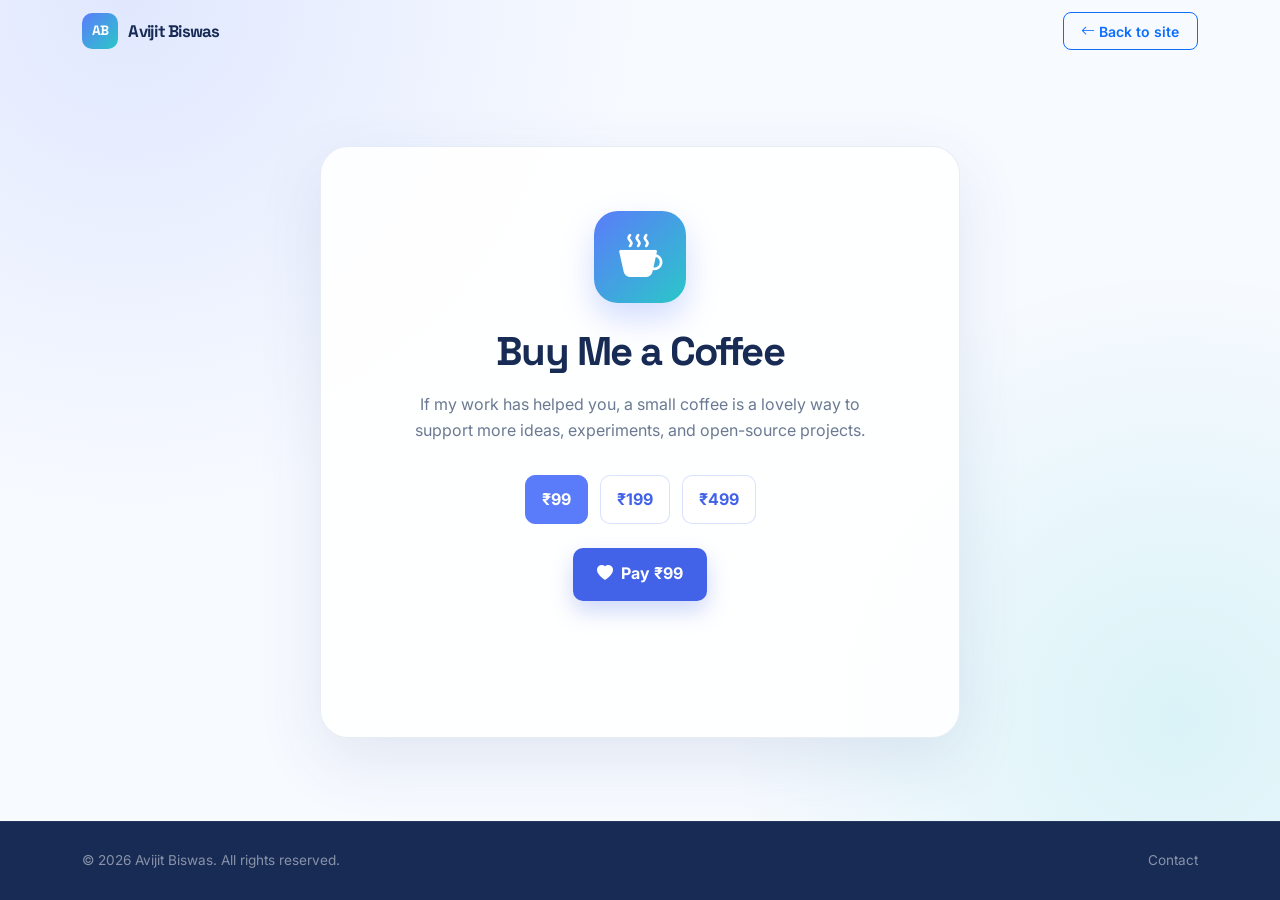
==== buy_a_coffy.html @ 13b5fb53 "new update" ====
<!doctype html>
<html lang="en">
  <head>
    <meta charset="utf-8">
    <meta name="viewport" content="width=device-width, initial-scale=1">
    <meta name="description" content="Support Avijit Biswas with a coffee.">
    <title>Buy Me a Coffee | Avijit Biswas</title>
    <link rel="preconnect" href="https://fonts.googleapis.com">
    <link rel="preconnect" href="https://fonts.gstatic.com" crossorigin>
    <link href="https://fonts.googleapis.com/css2?family=Inter:wght@400;500;600;700;800&family=Space+Grotesk:wght@400;500;600;700&display=swap" rel="stylesheet">
    <link href="https://cdn.jsdelivr.net/npm/bootstrap@5.3.7/dist/css/bootstrap.min.css" rel="stylesheet">
    <link href="https://cdn.jsdelivr.net/npm/bootstrap-icons@1.11.3/font/bootstrap-icons.min.css" rel="stylesheet">
    <link rel="stylesheet" href="style.css">
    <style>
      .coffee-page { min-height: 100vh; display: flex; flex-direction: column; background: radial-gradient(circle at 10% 0%, rgba(91,124,250,.14), transparent 32rem), radial-gradient(circle at 92% 80%, rgba(42,199,201,.14), transparent 28rem), #f7faff; }
      .coffee-main { flex: 1; display: grid; place-items: center; padding: 4rem 1rem; }
      .coffee-card { width: min(100%, 640px); padding: clamp(2rem, 6vw, 4rem); text-align: center; background: rgba(255,255,255,.88); border: 1px solid rgba(111,137,190,.16); border-radius: 28px; box-shadow: 0 22px 64px rgba(67,92,151,.12); }
      .coffee-icon { width: 92px; height: 92px; display: grid; place-items: center; margin: 0 auto 1.6rem; border-radius: 24px; color: #fff; font-size: 2.7rem; background: linear-gradient(135deg, #5b7cfa, #2ac7c9); box-shadow: 0 15px 32px rgba(91,124,250,.27); }
      .coffee-card h1 { color: #182b55; font-family: 'Space Grotesk', sans-serif; font-weight: 700; letter-spacing: -.04em; }
      .coffee-card p { max-width: 470px; margin: 1rem auto 2rem; color: #6b7a92; }
      .amounts { display: flex; justify-content: center; gap: .75rem; flex-wrap: wrap; margin-bottom: 1.5rem; }
      .amount { border: 1px solid rgba(91,124,250,.22); color: #4263e8; background: #fff; border-radius: 10px; padding: .65rem 1rem; font-weight: 700; cursor: pointer; }
      .amount:hover, .amount.active { color: #fff; background: #5b7cfa; border-color: #5b7cfa; }
      .pay-button { display: inline-flex; align-items: center; gap: .55rem; padding: .85rem 1.5rem; border: 0; border-radius: 10px; color: #fff; background: #4263e8; font-weight: 700; box-shadow: 0 10px 22px rgba(66,99,232,.25); cursor: pointer; }
      .pay-button:hover { background: #3655d2; transform: translateY(-1px); }
      .payment-note { min-height: 1.5rem; margin: 1.25rem 0 0; font-size: .9rem; color: #6b7a92; }
    </style>
  </head>
  <body class="coffee-page">
    <header class="site-header">
      <div class="container-lg">
        <nav class="navbar px-0">
          <a class="navbar-brand" href="index.html#home"><span class="brand-mark">AB</span><span class="brand-text">Avijit Biswas</span></a>
          <a href="index.html" class="btn btn-outline-primary btn-sm nav-cta"><i class="bi bi-arrow-left me-1"></i>Back to site</a>
        </nav>
      </div>
    </header>
    <main class="coffee-main">
      <section class="coffee-card" aria-labelledby="coffee-title">
        <div class="coffee-icon" aria-hidden="true"><i class="bi bi-cup-hot-fill"></i></div>
        <h1 id="coffee-title">Buy Me a Coffee</h1>
        <p>If my work has helped you, a small coffee is a lovely way to support more ideas, experiments, and open-source projects.</p>
        <div class="amounts" aria-label="Choose a contribution amount">
          <button class="amount active" type="button" data-amount="₹99">₹99</button>
          <button class="amount" type="button" data-amount="₹199">₹199</button>
          <button class="amount" type="button" data-amount="₹499">₹499</button>
        </div>
        <button class="pay-button" id="payButton" type="button"><i class="bi bi-heart-fill"></i>Pay ₹99</button>
        <p class="payment-note" id="paymentNote" aria-live="polite"></p>
      </section>
    </main>
    <footer class="footer">
      <div class="container-lg"><div class="footer-inner"><p>&copy; 2026 Avijit Biswas. All rights reserved.</p><div class="footer-links"><a href="index.html#contact">Contact</a></div></div></div>
    </footer>
    <script>
      const amounts = document.querySelectorAll('.amount');
      const payButton = document.getElementById('payButton');
      const paymentNote = document.getElementById('paymentNote');
      let selectedAmount = '₹99';
      amounts.forEach(button => button.addEventListener('click', () => {
        amounts.forEach(item => item.classList.remove('active'));
        button.classList.add('active');
        selectedAmount = button.dataset.amount;
        payButton.innerHTML = '<i class="bi bi-heart-fill"></i>Pay ' + selectedAmount;
        paymentNote.textContent = '';
      }));
      payButton.addEventListener('click', () => {
        paymentNote.textContent = 'Thank you! A payment provider link can be added here when it is ready.';
      });
    </script>
  </body>
</html>
---- style.css ----
/* ===== Variables ===== */
:root {
  --font-display: 'Space Grotesk', 'Inter', system-ui, sans-serif;
  --bg: #ffffff;
  --bg-alt: #f7faff;
  --surface: #ffffff;
  --text: #24324a;
  --text-muted: #6b7a92;
  --primary: #5b7cfa;
  --primary-dark: #4263e8;
  --primary-light: #9ab0ff;
  --accent: #2ac7c9;
  --dark: #182b55;
  --dark-mid: #29477c;
  --border: rgba(111, 137, 190, 0.14);
  --shadow: 0 6px 28px rgba(67, 92, 151, 0.06);
  --shadow-lg: 0 22px 64px rgba(67, 92, 151, 0.1);
  --radius: 16px;
  --radius-lg: 24px;
}

/* ===== Reset & Base ===== */
* {
  margin: 0;
  padding: 0;
  box-sizing: border-box;
}

html {
  scroll-behavior: smooth;
}

body {
  font-family: 'Inter', system-ui, -apple-system, BlinkMacSystemFont, 'Segoe UI', sans-serif;
  color: var(--text);
  background:
    radial-gradient(circle at 0% 18%, rgba(91, 124, 250, 0.08), transparent 27rem),
    radial-gradient(circle at 100% 42%, rgba(42, 199, 201, 0.07), transparent 30rem),
    var(--bg);
  line-height: 1.6;
  -webkit-font-smoothing: antialiased;
}

img {
  max-width: 100%;
  display: block;
}

a {
  text-decoration: none;
}

/* ===== Header ===== */
.site-header {
  background: transparent;
  border-bottom: 0;
  z-index: 1030;
  transition: color 0.25s ease;
}

.navbar-brand {
  display: flex;
  align-items: center;
  gap: 0.65rem;
  color: var(--dark) !important;
  font-weight: 700;
  font-family: var(--font-display);
  letter-spacing: -0.04em;
  transition: color 0.25s ease, transform 0.25s ease;
}

.navbar-brand:hover {
  transform: translateY(-1px);
}

.brand-mark {
  display: inline-flex;
  align-items: center;
  justify-content: center;
  width: 36px;
  height: 36px;
  background: linear-gradient(135deg, var(--primary), var(--accent));
  border-radius: 10px;
  font-size: 0.85rem;
  font-weight: 800;
  color: white;
}

.brand-text {
  font-size: 1.05rem;
  letter-spacing: -0.045em;
}

.navbar .nav-link {
  color: rgba(24, 43, 85, 0.7);
  font-family: var(--font-display);
  font-weight: 500;
  font-size: 0.78rem;
  letter-spacing: 0.06em;
  text-transform: uppercase;
  padding: 0.5rem 0.85rem !important;
  position: relative;
  transition: color 0.2s ease;
}

.navbar .nav-link::after {
  position: absolute;
  right: 0.85rem;
  bottom: 0.25rem;
  left: 0.85rem;
  height: 2px;
  background: linear-gradient(90deg, var(--primary), var(--accent));
  border-radius: 999px;
  content: '';
  opacity: 0;
  transform: scaleX(0.4);
  transition: opacity 0.2s ease, transform 0.2s ease;
}

.navbar .nav-link:hover,
.navbar .nav-link.active {
  color: var(--primary-dark);
}

.navbar .nav-link:hover::after,
.navbar .nav-link.active::after {
  opacity: 1;
  transform: scaleX(1);
}

/* The header remains transparent; its text shifts for contrast over light sections. */
.site-header.is-scrolled .navbar-brand {
  color: var(--dark) !important;
}

.site-header.is-scrolled .navbar .nav-link {
  color: rgba(15, 23, 42, 0.68);
}

.site-header.is-scrolled .navbar .nav-link:hover,
.site-header.is-scrolled .navbar .nav-link.active {
  color: var(--primary-dark);
}

.site-header.is-scrolled .navbar-toggler {
  border-color: rgba(15, 23, 42, 0.18);
}

.site-header.is-scrolled .navbar-toggler-icon {
  filter: none;
}

.nav-cta {
  border-radius: 8px;
  font-weight: 600;
  padding: 0.45rem 1.1rem !important;
}

.navbar-toggler {
  border-color: rgba(15, 23, 42, 0.18);
}

.navbar-toggler-icon {
  filter: none;
}

/* ===== Hero ===== */
.hero {
  position: relative;
  padding: 7rem 0 5rem;
  background: #f3f7ff;
  color: var(--text);
  overflow: hidden;
}

.hero-bg {
  position: absolute;
  inset: 0;
  background:
    radial-gradient(ellipse 80% 60% at 20% 50%, rgba(113, 142, 255, 0.2), transparent),
    radial-gradient(ellipse 60% 50% at 80% 20%, rgba(68, 213, 211, 0.14), transparent),
    radial-gradient(ellipse 50% 40% at 60% 80%, rgba(167, 139, 250, 0.12), transparent),
    linear-gradient(135deg, #ffffff 0%, #f1f6ff 52%, #edf9fa 100%);
}

.hero-badge {
  display: inline-flex;
  align-items: center;
  gap: 0.5rem;
  background: rgba(59, 130, 246, 0.12);
  border: 1px solid rgba(59, 130, 246, 0.25);
  color: var(--primary-dark);
  font-size: 0.82rem;
  font-weight: 600;
  padding: 0.4rem 1rem;
  border-radius: 999px;
  margin-bottom: 1.5rem;
}

.pulse-dot {
  width: 8px;
  height: 8px;
  background: #22c55e;
  border-radius: 50%;
  animation: pulse 2s infinite;
}

@keyframes pulse {
  0%, 100% { opacity: 1; transform: scale(1); }
  50% { opacity: 0.6; transform: scale(1.3); }
}

.hero-title {
  font-family: var(--font-display);
  font-size: clamp(2.8rem, 5vw, 4rem);
  font-weight: 700;
  line-height: 1.02;
  letter-spacing: -0.055em;
  margin-bottom: 0.5rem;
  background: linear-gradient(135deg, #182b55 0%, #4263e8 100%);
  -webkit-background-clip: text;
  -webkit-text-fill-color: transparent;
  background-clip: text;
}

.hero-subtitle {
  font-family: var(--font-display);
  font-size: clamp(1.3rem, 2.5vw, 1.75rem);
  font-weight: 600;
  color: var(--primary-dark);
  margin-bottom: 0.75rem;
}

.hero-tagline {
  font-size: 0.95rem;
  color: var(--text-muted);
  margin-bottom: 1.25rem;
}

.hero-desc {
  font-size: 1.05rem;
  color: var(--text-muted);
  max-width: 560px;
  margin-bottom: 2rem;
  line-height: 1.7;
}

.hero-actions {
  display: flex;
  flex-wrap: wrap;
  gap: 0.85rem;
  margin-bottom: 2rem;
}

.hero-actions .btn-primary {
  background: linear-gradient(135deg, var(--primary), var(--primary-dark));
  border: none;
  font-weight: 600;
  padding: 0.75rem 1.75rem;
  border-radius: 10px;
  box-shadow: 0 4px 20px rgba(59, 130, 246, 0.35);
  transition: transform 0.2s, box-shadow 0.2s;
}

.hero-actions .btn-primary:hover {
  transform: translateY(-2px);
  box-shadow: 0 8px 30px rgba(59, 130, 246, 0.45);
}

.hero-actions .btn-outline-light {
  border-radius: 10px;
  font-weight: 600;
  padding: 0.75rem 1.75rem;
  border-color: rgba(66, 99, 232, 0.25);
  color: var(--primary-dark);
}

.hero-actions .btn-outline-light:hover {
  background: rgba(91, 124, 250, 0.08);
  border-color: rgba(66, 99, 232, 0.4);
  color: var(--primary-dark);
}

.hero-links {
  display: flex;
  gap: 0.75rem;
}

.hero-links a {
  display: inline-flex;
  align-items: center;
  justify-content: center;
  width: 42px;
  height: 42px;
  border-radius: 10px;
  background: rgba(255, 255, 255, 0.65);
  border: 1px solid rgba(66, 99, 232, 0.14);
  color: var(--primary-dark);
  font-size: 1.1rem;
  transition: all 0.2s;
}

.hero-links a:hover {
  background: var(--primary);
  border-color: var(--primary);
  color: white;
  transform: translateY(-3px);
}

/* Hero Photo */
.hero-photo-wrap {
  position: relative;
  max-width: 380px;
  margin: 0 auto;
}

.hero-photo-ring {
  position: absolute;
  inset: -12px;
  border-radius: var(--radius-lg);
  background: linear-gradient(135deg, var(--primary), var(--accent), #6366f1);
  opacity: 0.6;
  animation: ringRotate 8s linear infinite;
}

@keyframes ringRotate {
  0% { filter: hue-rotate(0deg); }
  100% { filter: hue-rotate(360deg); }
}

.hero-photo {
  position: relative;
  border-radius: var(--radius-lg);
  overflow: hidden;
  box-shadow: var(--shadow-lg);
  aspect-ratio: 4/5;
}

.hero-photo img {
  width: 100%;
  height: 100%;
  object-fit: cover;
}

.hero-float-card {
  position: absolute;
  display: flex;
  align-items: center;
  gap: 0.65rem;
  background: rgba(255, 255, 255, 0.95);
  backdrop-filter: blur(8px);
  padding: 0.75rem 1rem;
  border-radius: 12px;
  box-shadow: var(--shadow-lg);
  color: var(--text);
  z-index: 2;
  animation: float 4s ease-in-out infinite;
}

.hero-float-card i {
  font-size: 1.4rem;
  color: var(--primary);
}

.hero-float-card strong {
  display: block;
  font-size: 0.85rem;
  line-height: 1.2;
}

.hero-float-card span {
  font-size: 0.72rem;
  color: var(--text-muted);
}

.hero-float-card.card-1 {
  top: 10%;
  left: -15%;
  animation-delay: 0s;
}

.hero-float-card.card-2 {
  bottom: 12%;
  right: -12%;
  animation-delay: 2s;
}

@keyframes float {
  0%, 100% { transform: translateY(0); }
  50% { transform: translateY(-10px); }
}

/* ===== Sections ===== */
.section {
  padding: 5.5rem 0;
}

.section-alt {
  background: var(--bg-alt);
}

.section-label {
  font-family: var(--font-display);
  display: inline-block;
  margin-bottom: 0.75rem;
  color: var(--primary);
  font-weight: 700;
  letter-spacing: 0.14em;
  text-transform: uppercase;
  font-size: 0.78rem;
}

.section-title {
  font-family: var(--font-display);
  font-size: clamp(1.85rem, 3vw, 2.5rem);
  font-weight: 700;
  letter-spacing: -0.045em;
  color: var(--text);
  margin-bottom: 0.5rem;
}

.section-desc {
  max-width: 560px;
}

.text-primary-light {
  color: var(--primary-light) !important;
}

/* ===== About ===== */
.about-card {
  background: var(--surface);
  border: 1px solid var(--border);
  border-radius: var(--radius);
  padding: 1.75rem;
  box-shadow: var(--shadow);
  line-height: 1.75;
  color: var(--text-muted);
}

.about-card p + p {
  margin-top: 1rem;
}

.info-tile {
  display: flex;
  align-items: center;
  gap: 0.85rem;
  background: var(--surface);
  border: 1px solid var(--border);
  border-radius: 12px;
  padding: 1rem 1.15rem;
  transition: transform 0.2s, box-shadow 0.2s;
}

.info-tile:hover {
  transform: translateY(-2px);
  box-shadow: var(--shadow);
}

.info-tile i {
  font-size: 1.2rem;
  color: var(--primary);
  flex-shrink: 0;
}

.info-label {
  display: block;
  font-size: 0.72rem;
  text-transform: uppercase;
  letter-spacing: 0.08em;
  color: var(--text-muted);
  font-weight: 600;
}

.info-value {
  display: block;
  font-size: 0.9rem;
  font-weight: 600;
  color: var(--text);
}

/* ===== Skills ===== */
.skill-group {
  background: var(--surface);
  border: 1px solid var(--border);
  border-radius: var(--radius);
  padding: 1.5rem;
  height: 100%;
  transition: transform 0.25s, box-shadow 0.25s;
}

.skill-group:hover {
  transform: translateY(-4px);
  box-shadow: var(--shadow-lg);
}

.skill-group-header {
  display: flex;
  align-items: center;
  gap: 0.65rem;
  margin-bottom: 1.15rem;
}

.skill-group-header i {
  font-size: 1.3rem;
  color: var(--primary);
}

.skill-group-header h3 {
  font-size: 1.05rem;
  font-weight: 700;
  margin: 0;
}

.skill-tags {
  display: flex;
  flex-wrap: wrap;
  gap: 0.45rem;
}

.skill-tags span {
  font-family: 'JetBrains Mono', monospace;
  font-size: 0.72rem;
  font-weight: 500;
  padding: 0.35rem 0.7rem;
  background: var(--bg-alt);
  border: 1px solid var(--border);
  border-radius: 6px;
  color: var(--text-muted);
  transition: all 0.2s;
}

.skill-tags span:hover {
  background: rgba(59, 130, 246, 0.08);
  border-color: rgba(59, 130, 246, 0.25);
  color: var(--primary-dark);
}

/* ===== Timeline / Experience ===== */
.timeline {
  position: relative;
  padding-left: 2rem;
}

.timeline::before {
  content: '';
  position: absolute;
  left: 7px;
  top: 8px;
  bottom: 8px;
  width: 2px;
  background: linear-gradient(to bottom, var(--primary), var(--accent), var(--border));
  border-radius: 2px;
}

.timeline-item {
  position: relative;
  margin-bottom: 1.75rem;
}

.timeline-item:last-child {
  margin-bottom: 0;
}

.timeline-marker {
  position: absolute;
  left: -2rem;
  top: 1.5rem;
  width: 16px;
  height: 16px;
  background: var(--surface);
  border: 3px solid var(--primary);
  border-radius: 50%;
  z-index: 1;
  transition: background 0.2s;
}

.timeline-item:hover .timeline-marker {
  background: var(--primary);
}

.timeline-card {
  background: var(--surface);
  border: 1px solid var(--border);
  border-radius: var(--radius);
  padding: 1.5rem 1.75rem;
  box-shadow: var(--shadow);
  transition: transform 0.25s, box-shadow 0.25s;
}

.timeline-card:hover {
  transform: translateX(4px);
  box-shadow: var(--shadow-lg);
}

.timeline-header {
  display: flex;
  justify-content: space-between;
  align-items: flex-start;
  gap: 1rem;
  margin-bottom: 0.85rem;
  flex-wrap: wrap;
}

.timeline-header h3 {
  font-size: 1.15rem;
  font-weight: 700;
  margin-bottom: 0.15rem;
}

.timeline-header .company {
  font-size: 0.88rem;
  color: var(--primary);
  font-weight: 500;
  margin: 0;
}

.timeline-date {
  font-family: 'JetBrains Mono', monospace;
  font-size: 0.75rem;
  font-weight: 500;
  color: var(--text-muted);
  background: var(--bg-alt);
  padding: 0.3rem 0.75rem;
  border-radius: 6px;
  white-space: nowrap;
  flex-shrink: 0;
}

.timeline-card ul {
  margin: 0;
  padding-left: 1.15rem;
  color: var(--text-muted);
  font-size: 0.92rem;
  line-height: 1.7;
}

.timeline-card li + li {
  margin-top: 0.4rem;
}

/* ===== Projects ===== */
.project-card {
  background: var(--surface);
  border: 1px solid var(--border);
  border-radius: var(--radius);
  padding: 2rem;
  height: 100%;
  transition: transform 0.25s, box-shadow 0.25s, border-color 0.25s;
}

.project-card:hover {
  transform: translateY(-6px);
  box-shadow: var(--shadow-lg);
  border-color: rgba(59, 130, 246, 0.25);
}

.project-icon {
  display: inline-flex;
  align-items: center;
  justify-content: center;
  width: 48px;
  height: 48px;
  background: linear-gradient(135deg, rgba(59, 130, 246, 0.12), rgba(6, 182, 212, 0.12));
  border-radius: 12px;
  margin-bottom: 1.15rem;
}

.project-icon i {
  font-size: 1.4rem;
  color: var(--primary);
}

.project-card h3 {
  font-size: 1.25rem;
  font-weight: 700;
  margin-bottom: 0.25rem;
}

.project-sub {
  font-size: 0.85rem;
  color: var(--primary);
  font-weight: 600;
  margin-bottom: 0.85rem;
}

.project-card > p:not(.project-sub) {
  color: var(--text-muted);
  font-size: 0.92rem;
  line-height: 1.7;
  margin-bottom: 1.15rem;
}

.project-tags {
  display: flex;
  flex-wrap: wrap;
  gap: 0.4rem;
}

.project-tags span {
  font-size: 0.72rem;
  font-weight: 600;
  padding: 0.3rem 0.65rem;
  background: rgba(59, 130, 246, 0.08);
  color: var(--primary-dark);
  border-radius: 6px;
}

/* ===== Education ===== */
.edu-card {
  display: flex;
  gap: 1.15rem;
  background: var(--surface);
  border: 1px solid var(--border);
  border-radius: var(--radius);
  padding: 1.35rem 1.5rem;
  margin-bottom: 1rem;
  transition: transform 0.2s, box-shadow 0.2s;
}

.edu-card:hover {
  transform: translateX(4px);
  box-shadow: var(--shadow);
}

.edu-icon {
  display: flex;
  align-items: center;
  justify-content: center;
  width: 44px;
  height: 44px;
  background: linear-gradient(135deg, var(--primary), var(--accent));
  border-radius: 10px;
  flex-shrink: 0;
}

.edu-icon i {
  font-size: 1.2rem;
  color: white;
}

.edu-card h3 {
  font-size: 1rem;
  font-weight: 700;
  margin-bottom: 0.2rem;
}

.edu-school {
  font-size: 0.88rem;
  color: var(--text-muted);
  margin-bottom: 0.25rem;
}

.edu-date {
  font-family: 'JetBrains Mono', monospace;
  font-size: 0.75rem;
  color: var(--primary);
  font-weight: 500;
}

/* ===== Certifications ===== */
.cert-list {
  display: flex;
  flex-direction: column;
  gap: 0.65rem;
}

.cert-item {
  display: flex;
  align-items: flex-start;
  gap: 0.85rem;
  background: var(--surface);
  border: 1px solid var(--border);
  border-radius: 12px;
  padding: 1rem 1.15rem;
  transition: transform 0.2s, box-shadow 0.2s;
}

.cert-item:hover {
  transform: translateX(4px);
  box-shadow: var(--shadow);
}

.cert-item i {
  font-size: 1.15rem;
  color: var(--primary);
  margin-top: 0.1rem;
  flex-shrink: 0;
}

.cert-item strong {
  display: block;
  font-size: 0.88rem;
  font-weight: 600;
  line-height: 1.4;
  margin-bottom: 0.15rem;
}

.cert-item span {
  font-size: 0.78rem;
  color: var(--text-muted);
}

/* ===== Contact ===== */
.contact-card {
  position: relative;
  background: linear-gradient(135deg, var(--dark) 0%, var(--dark-mid) 100%);
  border-radius: var(--radius-lg);
  padding: 3.5rem;
  color: #f8fafc;
  overflow: hidden;
}

.contact-glow {
  position: absolute;
  inset: 0;
  background:
    radial-gradient(circle at 10% 20%, rgba(59, 130, 246, 0.2), transparent 40%),
    radial-gradient(circle at 90% 80%, rgba(79, 70, 229, 0.22), transparent 35%);
  pointer-events: none;
}

.contact-card > .row {
  position: relative;
  z-index: 1;
}

.contact-title {
  font-size: clamp(1.6rem, 3vw, 2.2rem);
  font-weight: 800;
  letter-spacing: -0.02em;
  margin-bottom: 0.75rem;
}

.contact-desc {
  color: rgba(248, 250, 252, 0.65);
  font-size: 1rem;
  max-width: 480px;
}

.contact-actions {
  display: flex;
  flex-direction: column;
  gap: 0.75rem;
}

.contact-btn {
  display: flex;
  align-items: center;
  gap: 0.75rem;
  background: rgba(248, 250, 252, 0.06);
  border: 1px solid rgba(248, 250, 252, 0.12);
  color: #f8fafc;
  padding: 0.85rem 1.25rem;
  border-radius: 12px;
  font-size: 0.9rem;
  font-weight: 500;
  transition: all 0.2s;
}

.contact-btn i {
  font-size: 1.15rem;
  color: var(--primary-light);
}

.contact-btn:hover {
  background: rgba(59, 130, 246, 0.15);
  border-color: rgba(59, 130, 246, 0.35);
  color: #f8fafc;
  transform: translateX(4px);
}

/* ===== Footer ===== */
.footer {
  background: var(--dark);
  border-top: 1px solid rgba(148, 163, 184, 0.1);
  padding: 1.75rem 0;
}

.footer-inner {
  display: flex;
  justify-content: space-between;
  align-items: center;
  flex-wrap: wrap;
  gap: 0.75rem;
}

.footer p {
  margin: 0;
  color: rgba(248, 250, 252, 0.5);
  font-size: 0.85rem;
}

.footer-links {
  display: flex;
  align-items: center;
  gap: 0.5rem;
  font-size: 0.85rem;
}

.footer-links a {
  color: rgba(248, 250, 252, 0.5);
  transition: color 0.2s;
}

.footer-links a:hover {
  color: var(--primary-light);
}

.footer-links span {
  color: rgba(248, 250, 252, 0.25);
}

/* ===== Responsive ===== */
@media (max-width: 991px) {
  .hero {
    padding: 5.5rem 0 4rem;
  }

  .hero-photo-wrap {
    margin-top: 2rem;
  }

  .hero-float-card.card-1 {
    left: -5%;
  }

  .hero-float-card.card-2 {
    right: -5%;
  }
}

@media (max-width: 767px) {
  .section {
    padding: 3.5rem 0;
  }

  .hero {
    padding: 4.5rem 0 3rem;
  }

  .hero-float-card {
    display: none;
  }

  .timeline {
    padding-left: 1.5rem;
  }

  .timeline-marker {
    left: -1.5rem;
    width: 12px;
    height: 12px;
  }

  .timeline-header {
    flex-direction: column;
  }

  .contact-card {
    padding: 2rem 1.5rem;
  }

  .footer-inner {
    flex-direction: column;
    text-align: center;
  }

  .navbar .nav-link {
    padding: 0.5rem 0 !important;
  }

  .navbar .nav-link::after {
    right: auto;
    bottom: 0.25rem;
    left: 0;
    width: 1.5rem;
  }

  .nav-cta {
    margin-top: 0.5rem;
    width: 100%;
    text-align: center;
  }
}
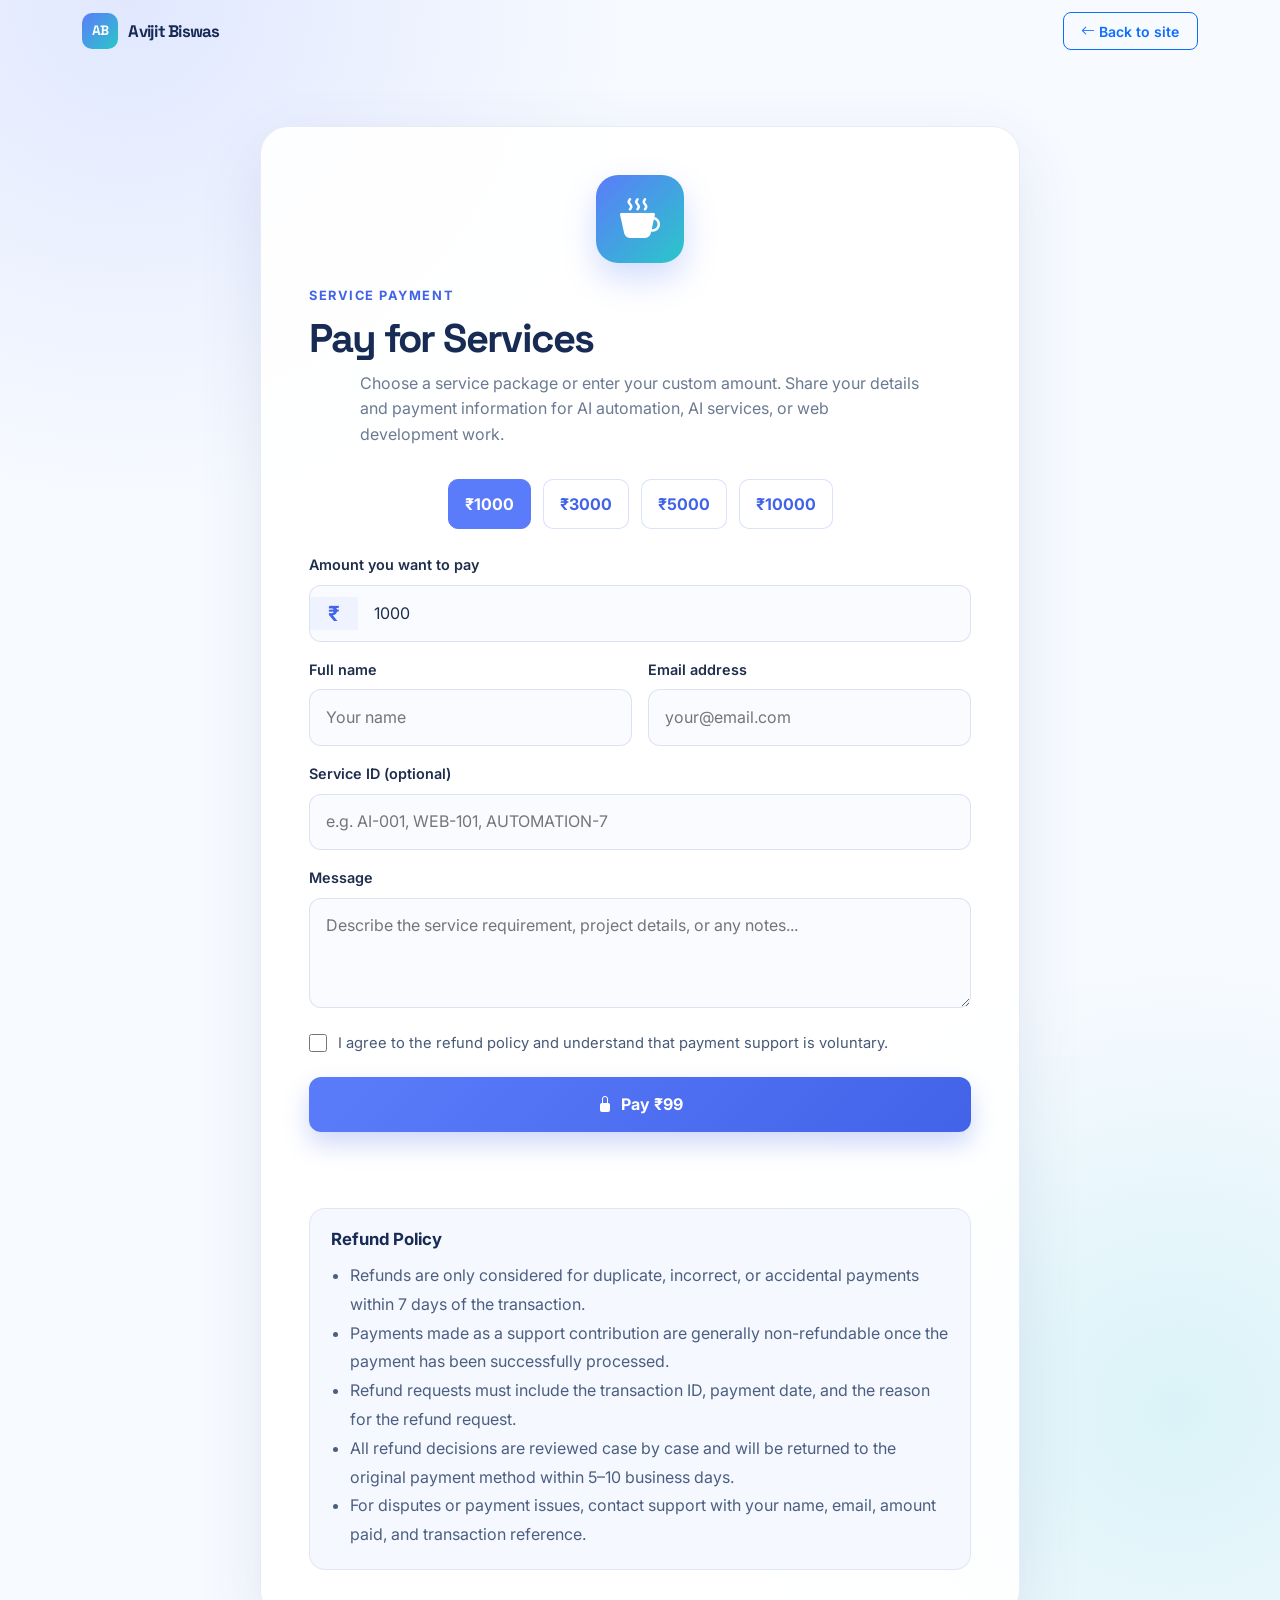
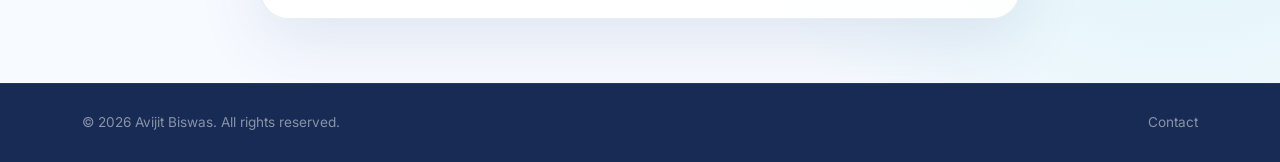
==== commit bd384a9c: "new update12" ====
--- a/buy_a_coffy.html
+++ b/buy_a_coffy.html
@@ -3,7 +3,7 @@
   <head>
     <meta charset="utf-8">
     <meta name="viewport" content="width=device-width, initial-scale=1">
-    <meta name="description" content="Support Avijit Biswas with a coffee.">
+    <meta name="description" content="Support Avijit Biswas with a coffee and send a message.">
     <title>Buy Me a Coffee | Avijit Biswas</title>
     <link rel="preconnect" href="https://fonts.googleapis.com">
     <link rel="preconnect" href="https://fonts.gstatic.com" crossorigin>
@@ -12,18 +12,214 @@
     <link href="https://cdn.jsdelivr.net/npm/bootstrap-icons@1.11.3/font/bootstrap-icons.min.css" rel="stylesheet">
     <link rel="stylesheet" href="style.css">
     <style>
-      .coffee-page { min-height: 100vh; display: flex; flex-direction: column; background: radial-gradient(circle at 10% 0%, rgba(91,124,250,.14), transparent 32rem), radial-gradient(circle at 92% 80%, rgba(42,199,201,.14), transparent 28rem), #f7faff; }
-      .coffee-main { flex: 1; display: grid; place-items: center; padding: 4rem 1rem; }
-      .coffee-card { width: min(100%, 640px); padding: clamp(2rem, 6vw, 4rem); text-align: center; background: rgba(255,255,255,.88); border: 1px solid rgba(111,137,190,.16); border-radius: 28px; box-shadow: 0 22px 64px rgba(67,92,151,.12); }
-      .coffee-icon { width: 92px; height: 92px; display: grid; place-items: center; margin: 0 auto 1.6rem; border-radius: 24px; color: #fff; font-size: 2.7rem; background: linear-gradient(135deg, #5b7cfa, #2ac7c9); box-shadow: 0 15px 32px rgba(91,124,250,.27); }
-      .coffee-card h1 { color: #182b55; font-family: 'Space Grotesk', sans-serif; font-weight: 700; letter-spacing: -.04em; }
-      .coffee-card p { max-width: 470px; margin: 1rem auto 2rem; color: #6b7a92; }
-      .amounts { display: flex; justify-content: center; gap: .75rem; flex-wrap: wrap; margin-bottom: 1.5rem; }
-      .amount { border: 1px solid rgba(91,124,250,.22); color: #4263e8; background: #fff; border-radius: 10px; padding: .65rem 1rem; font-weight: 700; cursor: pointer; }
-      .amount:hover, .amount.active { color: #fff; background: #5b7cfa; border-color: #5b7cfa; }
-      .pay-button { display: inline-flex; align-items: center; gap: .55rem; padding: .85rem 1.5rem; border: 0; border-radius: 10px; color: #fff; background: #4263e8; font-weight: 700; box-shadow: 0 10px 22px rgba(66,99,232,.25); cursor: pointer; }
-      .pay-button:hover { background: #3655d2; transform: translateY(-1px); }
-      .payment-note { min-height: 1.5rem; margin: 1.25rem 0 0; font-size: .9rem; color: #6b7a92; }
+      .coffee-page {
+        min-height: 100vh;
+        display: flex;
+        flex-direction: column;
+        background: radial-gradient(circle at 10% 0%, rgba(91,124,250,.14), transparent 32rem), radial-gradient(circle at 92% 80%, rgba(42,199,201,.14), transparent 28rem), #f7faff;
+      }
+      .coffee-main {
+        flex: 1;
+        display: grid;
+        place-items: center;
+        padding: 4rem 1rem;
+      }
+      .coffee-card {
+        width: min(100%, 760px);
+        padding: clamp(1.5rem, 4vw, 3rem);
+        background: rgba(255,255,255,.9);
+        border: 1px solid rgba(111,137,190,.16);
+        border-radius: 28px;
+        box-shadow: 0 22px 64px rgba(67,92,151,.12);
+      }
+      .coffee-icon {
+        width: 88px;
+        height: 88px;
+        display: grid;
+        place-items: center;
+        margin: 0 auto 1.2rem;
+        border-radius: 22px;
+        color: #fff;
+        font-size: 2.5rem;
+        background: linear-gradient(135deg, #5b7cfa, #2ac7c9);
+        box-shadow: 0 15px 32px rgba(91,124,250,.27);
+      }
+      .eyebrow {
+        display: inline-block;
+        margin-bottom: 0.5rem;
+        color: #4263e8;
+        font-size: .8rem;
+        font-weight: 700;
+        letter-spacing: .12em;
+        text-transform: uppercase;
+      }
+      .coffee-card h1 {
+        color: #182b55;
+        font-family: 'Space Grotesk', sans-serif;
+        font-weight: 700;
+        letter-spacing: -.04em;
+        margin-bottom: .5rem;
+      }
+      .coffee-card .intro {
+        max-width: 560px;
+        margin: 0 auto 2rem;
+        color: #6b7a92;
+      }
+      .amounts {
+        display: flex;
+        justify-content: center;
+        gap: .75rem;
+        flex-wrap: wrap;
+        margin-bottom: 1.5rem;
+      }
+      .amount {
+        border: 1px solid rgba(91,124,250,.22);
+        color: #4263e8;
+        background: #fff;
+        border-radius: 10px;
+        padding: .7rem 1rem;
+        font-weight: 700;
+        cursor: pointer;
+        transition: all .2s ease;
+      }
+      .amount:hover, .amount.active {
+        color: #fff;
+        background: #5b7cfa;
+        border-color: #5b7cfa;
+      }
+      .field {
+        display: block;
+        margin-bottom: 1rem;
+        text-align: left;
+      }
+      .field span {
+        display: block;
+        margin-bottom: .55rem;
+        font-size: .9rem;
+        font-weight: 600;
+        color: #1f2d4d;
+      }
+      .amount-input-wrap {
+        display: flex;
+        align-items: center;
+        min-height: 54px;
+        border: 1px solid rgba(111,137,190,.22);
+        border-radius: 12px;
+        background: #f9fbff;
+        overflow: hidden;
+      }
+      .amount-input-wrap span {
+        display: flex;
+        justify-content: center;
+        align-items: center;
+        width: 52px;
+        height: 100%;
+        background: rgba(91,124,250,.06);
+        color: #4263e8;
+        font-size: 1.3rem;
+        font-weight: 700;
+        margin: 0;
+      }
+      .field input,
+      .field textarea {
+        width: 100%;
+        border: 1px solid rgba(111,137,190,.22);
+        border-radius: 12px;
+        background: #f9fbff;
+        padding: .9rem 1rem;
+        font-size: 1rem;
+        color: #1f2d4d;
+        outline: none;
+        transition: border-color .2s ease, box-shadow .2s ease;
+      }
+      .amount-input-wrap input {
+        border: none;
+        border-radius: 0;
+        background: transparent;
+        padding: .9rem 1rem;
+      }
+      .field input:focus,
+      .field textarea:focus,
+      .amount-input-wrap:focus-within {
+        border-color: rgba(91,124,250,.6);
+        box-shadow: 0 0 0 4px rgba(91,124,250,.08);
+      }
+      .two-col {
+        display: grid;
+        grid-template-columns: repeat(2, minmax(0, 1fr));
+        gap: 1rem;
+      }
+      textarea {
+        min-height: 110px;
+        resize: vertical;
+      }
+      .checkbox-row {
+        display: flex;
+        align-items: flex-start;
+        gap: .7rem;
+        margin: 1rem 0 1.4rem;
+        color: #465977;
+        font-size: .92rem;
+      }
+      .checkbox-row input {
+        width: 18px;
+        height: 18px;
+        margin-top: .15rem;
+      }
+      .pay-button {
+        display: inline-flex;
+        align-items: center;
+        justify-content: center;
+        gap: .5rem;
+        width: 100%;
+        padding: .9rem 1.5rem;
+        border: 0;
+        border-radius: 12px;
+        color: #fff;
+        background: linear-gradient(135deg, #5b7cfa, #4263e8);
+        font-weight: 700;
+        box-shadow: 0 12px 24px rgba(66,99,232,.25);
+        cursor: pointer;
+        transition: transform .2s ease, box-shadow .2s ease;
+      }
+      .pay-button:hover {
+        transform: translateY(-1px);
+        box-shadow: 0 18px 28px rgba(66,99,232,.28);
+      }
+      .payment-note {
+        min-height: 1.5rem;
+        margin: 1rem 0 0;
+        font-size: .92rem;
+        color: #6b7a92;
+      }
+      .payment-note.error {
+        color: #cc3d53;
+      }
+      .refund-box {
+        margin-top: 2.25rem;
+        padding: 1.25rem 1.3rem;
+        border: 1px solid rgba(111,137,190,.16);
+        border-radius: 16px;
+        background: #f5f8ff;
+        text-align: left;
+      }
+      .refund-box h3 {
+        margin: 0 0 .75rem;
+        font-size: 1.05rem;
+        color: #182b55;
+        font-weight: 700;
+      }
+      .refund-box ul {
+        margin: 0;
+        padding-left: 1.2rem;
+        color: #4c5f80;
+        line-height: 1.8;
+      }
+      @media (max-width: 640px) {
+        .two-col {
+          grid-template-columns: 1fr;
+        }
+      }
     </style>
   </head>
   <body class="coffee-page">
@@ -35,38 +231,163 @@
         </nav>
       </div>
     </header>
+
     <main class="coffee-main">
       <section class="coffee-card" aria-labelledby="coffee-title">
         <div class="coffee-icon" aria-hidden="true"><i class="bi bi-cup-hot-fill"></i></div>
-        <h1 id="coffee-title">Buy Me a Coffee</h1>
-        <p>If my work has helped you, a small coffee is a lovely way to support more ideas, experiments, and open-source projects.</p>
-        <div class="amounts" aria-label="Choose a contribution amount">
-          <button class="amount active" type="button" data-amount="₹99">₹99</button>
-          <button class="amount" type="button" data-amount="₹199">₹199</button>
-          <button class="amount" type="button" data-amount="₹499">₹499</button>
+        <span class="eyebrow">Service Payment</span>
+        <h1 id="coffee-title">Pay for Services</h1>
+        <p class="intro">Choose a service package or enter your custom amount. Share your details and payment information for AI automation, AI services, or web development work.</p>
+
+        <form id="coffeeForm" novalidate>
+          <div class="amounts" aria-label="Choose a service amount">
+            <button class="amount active" type="button" data-amount="1000">₹1000</button>
+            <button class="amount" type="button" data-amount="3000">₹3000</button>
+            <button class="amount" type="button" data-amount="5000">₹5000</button>
+            <button class="amount" type="button" data-amount="10000">₹10000</button>
+          </div>
+
+          <label class="field" for="customAmount">
+            <span>Amount you want to pay</span>
+            <div class="amount-input-wrap">
+              <span>₹</span>
+              <input id="customAmount" name="amount" type="number" min="1" step="1" value="1000" placeholder="2500" required>
+            </div>
+          </label>
+
+          <div class="two-col">
+            <label class="field" for="customerName">
+              <span>Full name</span>
+              <input id="customerName" name="name" type="text" placeholder="Your name" required>
+            </label>
+
+            <label class="field" for="customerEmail">
+              <span>Email address</span>
+              <input id="customerEmail" name="email" type="email" placeholder="your@email.com" required>
+            </label>
+          </div>
+
+          <label class="field" for="serviceId">
+            <span>Service ID (optional)</span>
+            <input id="serviceId" name="serviceId" type="text" placeholder="e.g. AI-001, WEB-101, AUTOMATION-7">
+          </label>
+
+          <label class="field" for="customerMessage">
+            <span>Message</span>
+            <textarea id="customerMessage" name="message" placeholder="Describe the service requirement, project details, or any notes..."></textarea>
+          </label>
+
+          <label class="checkbox-row" for="refundPolicy">
+            <input id="refundPolicy" type="checkbox" required>
+            <span>I agree to the refund policy and understand that payment support is voluntary.</span>
+          </label>
+
+          <button class="pay-button" type="submit"><i class="bi bi-lock-fill"></i>Pay ₹99</button>
+          <p class="payment-note" id="paymentNote" aria-live="polite"></p>
+        </form>
+
+        <div class="refund-box">
+          <h3>Refund Policy</h3>
+          <ul>
+            <li>Refunds are only considered for duplicate, incorrect, or accidental payments within 7 days of the transaction.</li>
+            <li>Payments made as a support contribution are generally non-refundable once the payment has been successfully processed.</li>
+            <li>Refund requests must include the transaction ID, payment date, and the reason for the refund request.</li>
+            <li>All refund decisions are reviewed case by case and will be returned to the original payment method within 5–10 business days.</li>
+            <li>For disputes or payment issues, contact support with your name, email, amount paid, and transaction reference.</li>
+          </ul>
         </div>
-        <button class="pay-button" id="payButton" type="button"><i class="bi bi-heart-fill"></i>Pay ₹99</button>
-        <p class="payment-note" id="paymentNote" aria-live="polite"></p>
       </section>
     </main>
+
     <footer class="footer">
-      <div class="container-lg"><div class="footer-inner"><p>&copy; 2026 Avijit Biswas. All rights reserved.</p><div class="footer-links"><a href="index.html#contact">Contact</a></div></div></div>
+      <div class="container-lg">
+        <div class="footer-inner">
+          <p>&copy; 2026 Avijit Biswas. All rights reserved.</p>
+          <div class="footer-links"><a href="index.html#contact">Contact</a></div>
+        </div>
+      </div>
     </footer>
+
     <script>
-      const amounts = document.querySelectorAll('.amount');
-      const payButton = document.getElementById('payButton');
+      const form = document.getElementById('coffeeForm');
+      const amountButtons = document.querySelectorAll('.amount');
+      const customAmountInput = document.getElementById('customAmount');
+      const payButton = document.querySelector('.pay-button');
       const paymentNote = document.getElementById('paymentNote');
-      let selectedAmount = '₹99';
-      amounts.forEach(button => button.addEventListener('click', () => {
-        amounts.forEach(item => item.classList.remove('active'));
-        button.classList.add('active');
-        selectedAmount = button.dataset.amount;
-        payButton.innerHTML = '<i class="bi bi-heart-fill"></i>Pay ' + selectedAmount;
+
+      function updatePaymentButton() {
+        const amount = Number(customAmountInput.value) || 0;
+        const payableAmount = amount > 0 ? amount : 0;
+        payButton.innerHTML = '<i class="bi bi-lock-fill"></i>Pay ₹' + payableAmount;
+      }
+
+      amountButtons.forEach(button => {
+        button.addEventListener('click', () => {
+          amountButtons.forEach(item => item.classList.remove('active'));
+          button.classList.add('active');
+          const selectedAmount = Number(button.dataset.amount);
+          customAmountInput.value = selectedAmount;
+          updatePaymentButton();
+          paymentNote.textContent = '';
+          paymentNote.classList.remove('error');
+        });
+      });
+
+      customAmountInput.addEventListener('input', () => {
+        amountButtons.forEach(item => item.classList.remove('active'));
+        updatePaymentButton();
         paymentNote.textContent = '';
-      }));
-      payButton.addEventListener('click', () => {
-        paymentNote.textContent = 'Thank you! A payment provider link can be added here when it is ready.';
+        paymentNote.classList.remove('error');
+      });
+
+      form.addEventListener('submit', function (event) {
+        event.preventDefault();
+
+        const name = document.getElementById('customerName').value.trim();
+        const email = document.getElementById('customerEmail').value.trim();
+        const serviceId = document.getElementById('serviceId').value.trim();
+        const amount = Number(customAmountInput.value);
+        const message = document.getElementById('customerMessage').value.trim();
+        const refundChecked = document.getElementById('refundPolicy').checked;
+
+        if (!name || !email || !amount || amount <= 0 || !refundChecked) {
+          const reason = !name ? 'Please provide your full name.' : !email ? 'Please provide a valid email address.' : !amount || amount <= 0 ? 'Please enter a valid payment amount.' : 'Please accept the refund policy before proceeding.';
+          paymentNote.textContent = reason;
+          paymentNote.classList.add('error');
+
+          const params = new URLSearchParams({
+            status: 'failure',
+            reason: reason
+          });
+
+          window.location.href = 'payment-status.html?' + params.toString();
+          return;
+        }
+
+        const emailPattern = /^[^\s@]+@[^\s@]+\.[^\s@]+$/;
+        if (!emailPattern.test(email)) {
+          const reason = 'Please enter a valid email address.';
+          paymentNote.textContent = reason;
+          paymentNote.classList.add('error');
+          window.location.href = 'payment-status.html?status=failure&reason=' + encodeURIComponent(reason);
+          return;
+        }
+
+        const txnId = 'TXN-' + Date.now().toString().slice(-8);
+        const amountText = '₹' + amount;
+        const params = new URLSearchParams({
+          status: 'success',
+          txn: txnId,
+          amount: amountText,
+          name: name,
+          email: email,
+          serviceId: serviceId || 'Not provided',
+          message: message || 'No message provided'
+        });
+
+        window.location.href = 'payment-status.html?' + params.toString();
       });
     </script>
   </body>
 </html>
+
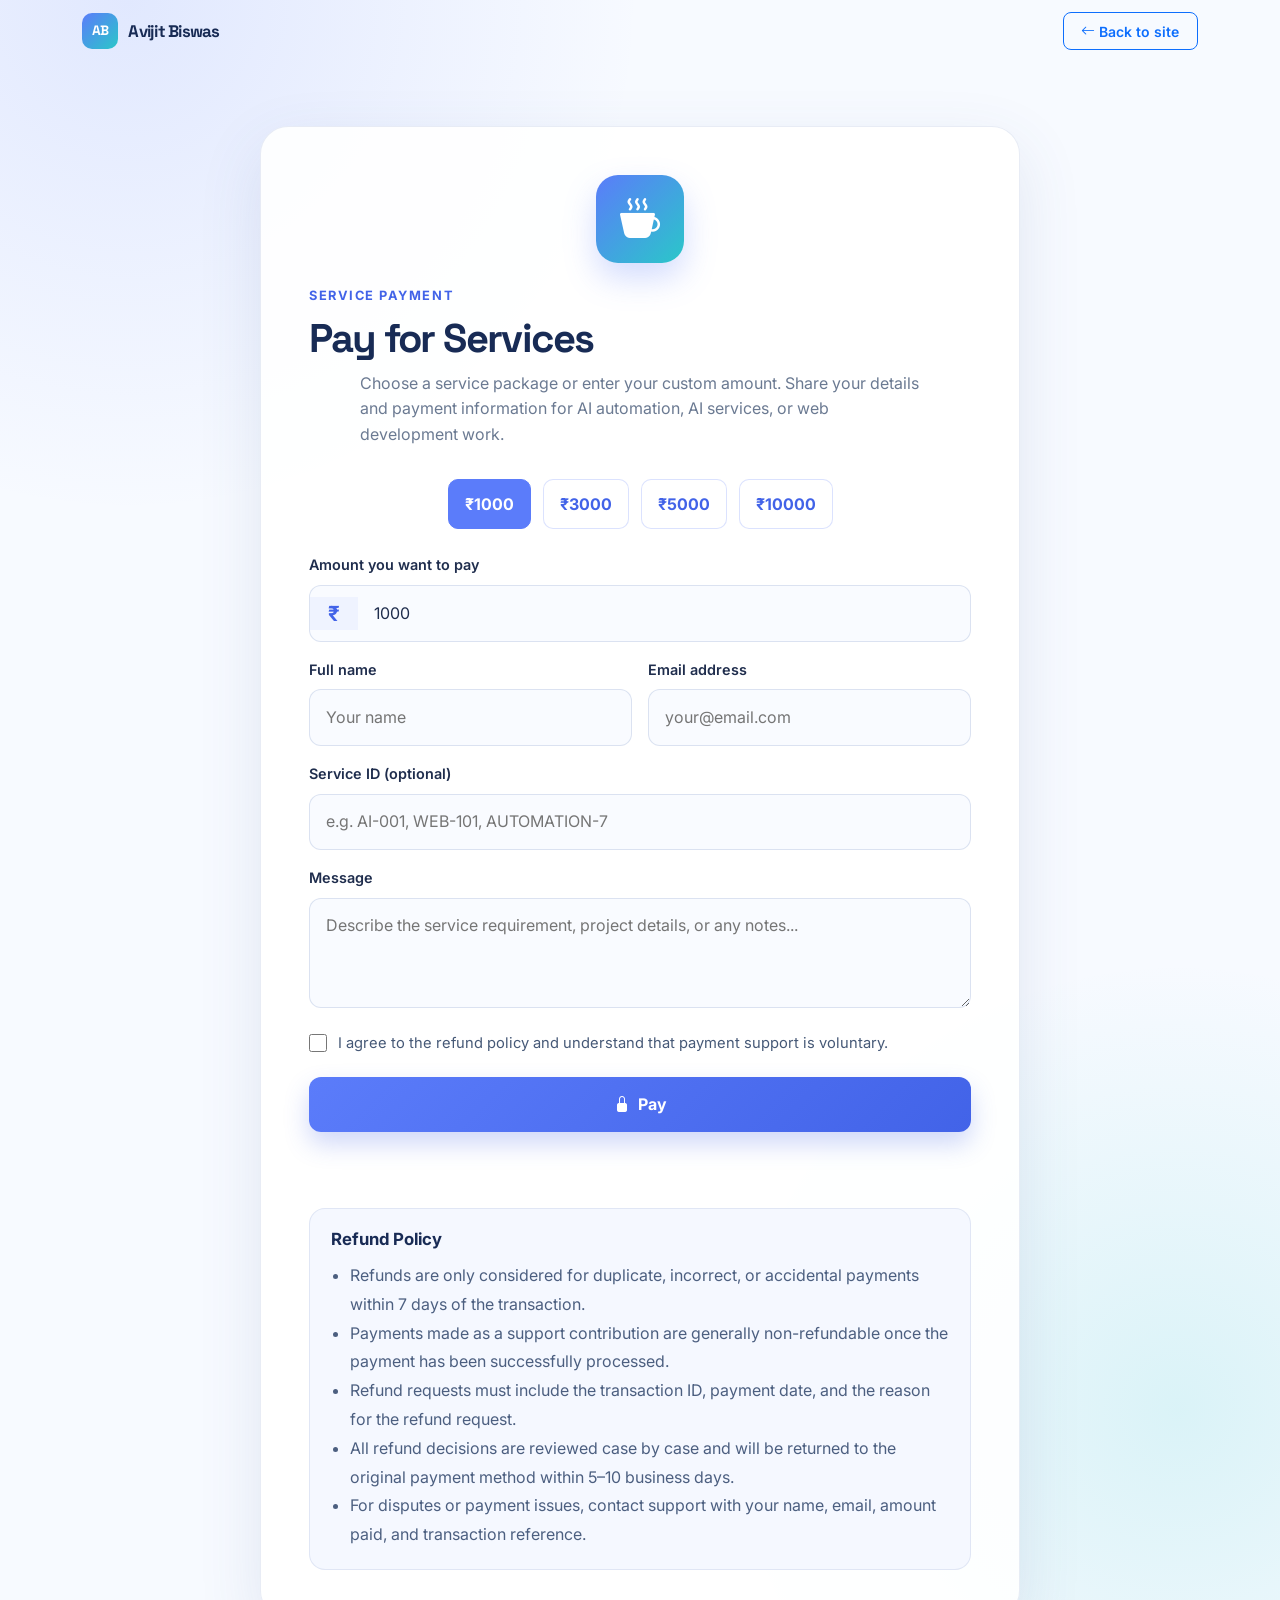
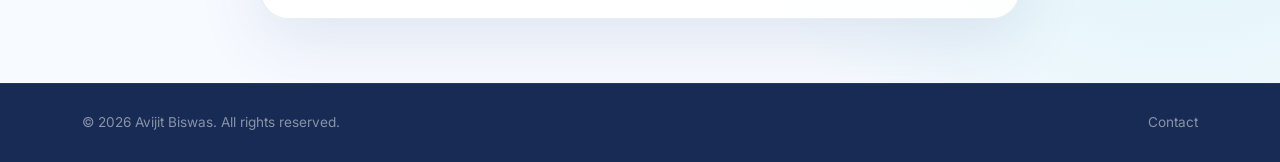
==== commit 50b86dab: "pay update" ====
--- a/buy_a_coffy.html
+++ b/buy_a_coffy.html
@@ -282,7 +282,7 @@
             <span>I agree to the refund policy and understand that payment support is voluntary.</span>
           </label>
 
-          <button class="pay-button" type="submit"><i class="bi bi-lock-fill"></i>Pay ₹99</button>
+          <button class="pay-button" type="submit"><i class="bi bi-lock-fill"></i>Pay</button>
           <p class="payment-note" id="paymentNote" aria-live="polite"></p>
         </form>
 
@@ -316,9 +316,7 @@
       const paymentNote = document.getElementById('paymentNote');
 
       function updatePaymentButton() {
-        const amount = Number(customAmountInput.value) || 0;
-        const payableAmount = amount > 0 ? amount : 0;
-        payButton.innerHTML = '<i class="bi bi-lock-fill"></i>Pay ₹' + payableAmount;
+        payButton.innerHTML = '<i class="bi bi-lock-fill"></i>Pay';
       }
 
       amountButtons.forEach(button => {
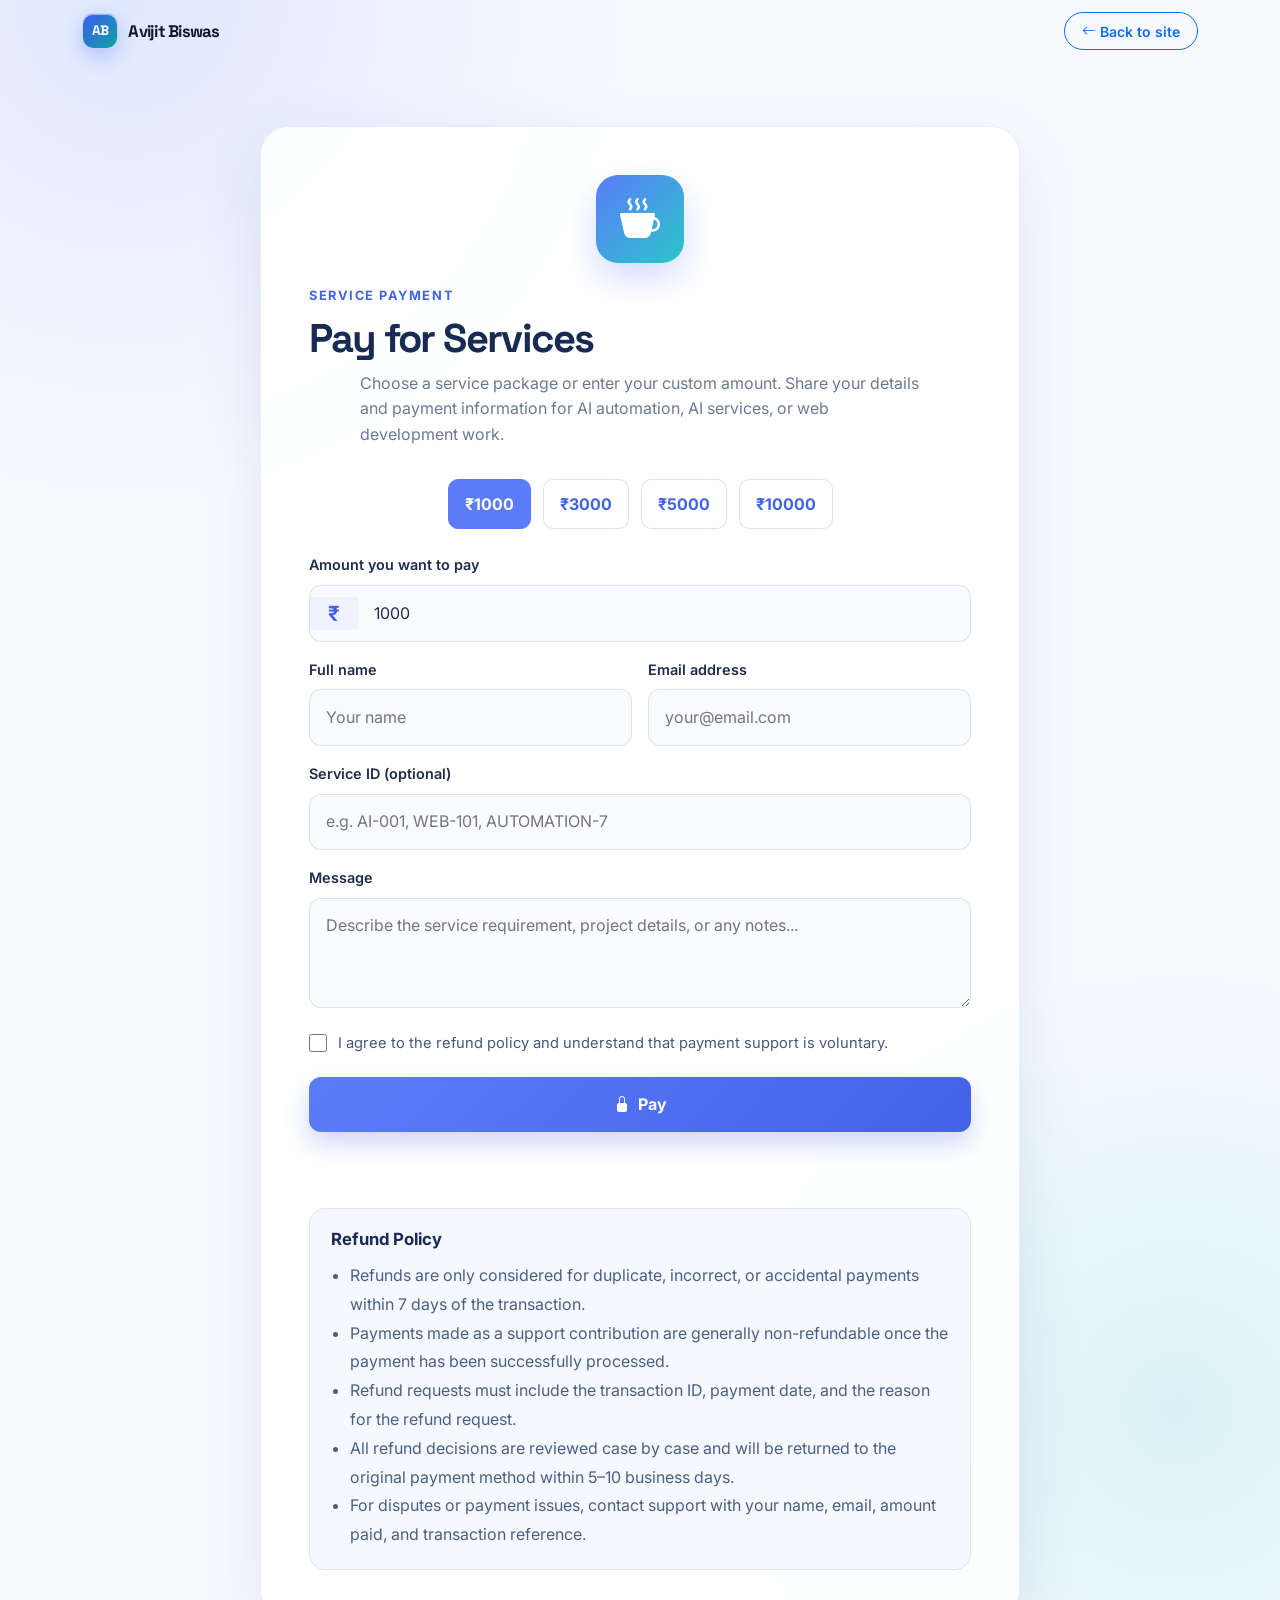
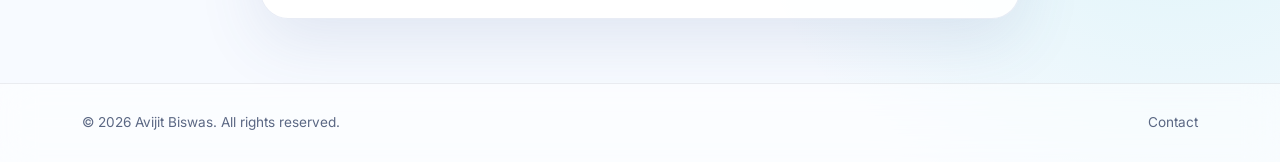
==== commit c6597e84: "new update of my profile 1" ====
--- a/buy_a_coffy.html
+++ b/buy_a_coffy.html
@@ -5,6 +5,11 @@
     <meta name="viewport" content="width=device-width, initial-scale=1">
     <meta name="description" content="Support Avijit Biswas with a coffee and send a message.">
     <title>Buy Me a Coffee | Avijit Biswas</title>
+    <link rel="icon" href="favicon.ico" sizes="any">
+    <link rel="icon" type="image/svg+xml" href="favicon.svg">
+    <link rel="icon" type="image/png" sizes="32x32" href="favicon-32x32.png">
+    <link rel="icon" type="image/png" sizes="16x16" href="favicon-16x16.png">
+    <link rel="apple-touch-icon" href="apple-touch-icon.png">
     <link rel="preconnect" href="https://fonts.googleapis.com">
     <link rel="preconnect" href="https://fonts.gstatic.com" crossorigin>
     <link href="https://fonts.googleapis.com/css2?family=Inter:wght@400;500;600;700;800&family=Space+Grotesk:wght@400;500;600;700&display=swap" rel="stylesheet">
--- a/style.css
+++ b/style.css
@@ -1,25 +1,43 @@
-/* ===== Variables ===== */
+/* ==========================================================================
+   Avijit Biswas — Light glassmorphism resume theme
+   Frosted white glass surfaces over a pastel aurora backdrop.
+   ========================================================================== */
+
+/* ===== Design tokens ===== */
 :root {
   --font-display: 'Space Grotesk', 'Inter', system-ui, sans-serif;
-  --bg: #ffffff;
-  --bg-alt: #f7faff;
-  --surface: #ffffff;
-  --text: #24324a;
-  --text-muted: #6b7a92;
-  --primary: #5b7cfa;
-  --primary-dark: #4263e8;
-  --primary-light: #9ab0ff;
-  --accent: #2ac7c9;
-  --dark: #182b55;
-  --dark-mid: #29477c;
-  --border: rgba(111, 137, 190, 0.14);
-  --shadow: 0 6px 28px rgba(67, 92, 151, 0.06);
-  --shadow-lg: 0 22px 64px rgba(67, 92, 151, 0.1);
-  --radius: 16px;
-  --radius-lg: 24px;
-}
-
-/* ===== Reset & Base ===== */
+  --font-body: 'Inter', system-ui, -apple-system, BlinkMacSystemFont, 'Segoe UI', sans-serif;
+  --font-mono: 'JetBrains Mono', ui-monospace, SFMono-Regular, Menlo, monospace;
+
+  /* Palette */
+  --bg: #eef3ff;
+  --text: #1b2540;
+  --text-muted: #56648a;
+  --primary: #4f6df5;
+  --primary-strong: #3d5bf0;
+  --primary-dark: #2f49c9;
+  --primary-light: #2f49c9;
+  --accent: #0fa3a3;
+  --accent-2: #a855f7;
+
+  /* Glass surfaces */
+  --glass: rgba(255, 255, 255, 0.55);
+  --glass-strong: rgba(255, 255, 255, 0.78);
+  --glass-border: rgba(255, 255, 255, 0.85);
+  --glass-highlight: rgba(255, 255, 255, 0.95);
+
+  --border: rgba(88, 110, 178, 0.16);
+  --shadow: 0 18px 44px rgba(64, 89, 173, 0.1);
+  --shadow-lg: 0 30px 80px rgba(64, 89, 173, 0.16);
+  --radius: 20px;
+  --radius-lg: 28px;
+
+  /* Legacy tokens used by the payment pages */
+  --dark: #101736;
+  --dark-mid: #1b2450;
+}
+
+/* ===== Reset & base ===== */
 * {
   margin: 0;
   padding: 0;
@@ -28,17 +46,21 @@
 
 html {
   scroll-behavior: smooth;
+  scroll-padding-top: 96px;
 }
 
 body {
-  font-family: 'Inter', system-ui, -apple-system, BlinkMacSystemFont, 'Segoe UI', sans-serif;
-  color: var(--text);
-  background:
-    radial-gradient(circle at 0% 18%, rgba(91, 124, 250, 0.08), transparent 27rem),
-    radial-gradient(circle at 100% 42%, rgba(42, 199, 201, 0.07), transparent 30rem),
-    var(--bg);
+  font-family: var(--font-body);
+  color: #24324a;
+  background: #f7faff;
   line-height: 1.6;
   -webkit-font-smoothing: antialiased;
+}
+
+body.glass-page {
+  color: var(--text);
+  background: var(--bg);
+  overflow-x: hidden;
 }
 
 img {
@@ -50,12 +72,103 @@
   text-decoration: none;
 }
 
-/* ===== Header ===== */
+::selection {
+  background: rgba(79, 109, 245, 0.22);
+  color: #101a3d;
+}
+
+/* ===== Animated page background ===== */
+.page-bg {
+  position: fixed;
+  inset: 0;
+  z-index: -1;
+  overflow: hidden;
+  background:
+    radial-gradient(64rem 42rem at 90% -12%, rgba(168, 85, 247, 0.16), transparent 60%),
+    radial-gradient(56rem 38rem at -10% 10%, rgba(59, 130, 246, 0.2), transparent 60%),
+    radial-gradient(50rem 40rem at 52% 115%, rgba(20, 184, 166, 0.16), transparent 62%),
+    linear-gradient(180deg, #f8faff 0%, #eef3ff 52%, #f7f9ff 100%);
+}
+
+.orb {
+  position: absolute;
+  border-radius: 50%;
+  filter: blur(100px);
+  opacity: 0.42;
+  animation: orbFloat 26s ease-in-out infinite alternate;
+}
+
+.orb-1 {
+  width: 34rem;
+  height: 34rem;
+  top: -8rem;
+  left: -10rem;
+  background: radial-gradient(circle, rgba(79, 109, 245, 0.4), transparent 68%);
+}
+
+.orb-2 {
+  width: 30rem;
+  height: 30rem;
+  top: 28%;
+  right: -12rem;
+  background: radial-gradient(circle, rgba(168, 85, 247, 0.3), transparent 68%);
+  animation-delay: -9s;
+}
+
+.orb-3 {
+  width: 32rem;
+  height: 32rem;
+  bottom: -14rem;
+  left: 22%;
+  background: radial-gradient(circle, rgba(20, 184, 166, 0.28), transparent 68%);
+  animation-delay: -17s;
+}
+
+@keyframes orbFloat {
+  0% { transform: translate3d(0, 0, 0) scale(1); }
+  100% { transform: translate3d(4rem, -3rem, 0) scale(1.12); }
+}
+
+.grid-overlay {
+  position: absolute;
+  inset: 0;
+  background-image: radial-gradient(rgba(64, 89, 173, 0.16) 1px, transparent 1px);
+  background-size: 36px 36px;
+  opacity: 0.28;
+  -webkit-mask-image: radial-gradient(ellipse 80% 60% at 50% 0%, #000 0%, transparent 72%);
+  mask-image: radial-gradient(ellipse 80% 60% at 50% 0%, #000 0%, transparent 72%);
+}
+
+/* ===== Scroll progress ===== */
+.scroll-progress {
+  position: fixed;
+  top: 0;
+  left: 0;
+  z-index: 1045;
+  width: 0;
+  height: 3px;
+  background: linear-gradient(90deg, var(--primary), var(--accent), var(--accent-2));
+  box-shadow: 0 0 14px rgba(79, 109, 245, 0.55);
+}
+
+/* ===== Header & navigation ===== */
 .site-header {
   background: transparent;
   border-bottom: 0;
   z-index: 1030;
-  transition: color 0.25s ease;
+  transition: background 0.3s ease, border-color 0.3s ease, box-shadow 0.3s ease;
+}
+
+body.glass-page .site-header {
+  padding: 0.55rem 0;
+}
+
+body.glass-page .site-header.is-scrolled {
+  background: rgba(255, 255, 255, 0.62);
+  -webkit-backdrop-filter: blur(20px) saturate(160%);
+  backdrop-filter: blur(20px) saturate(160%);
+  border-bottom: 1px solid rgba(255, 255, 255, 0.75);
+  box-shadow: 0 12px 34px rgba(64, 89, 173, 0.08);
 }
 
 .navbar-brand {
@@ -63,14 +176,18 @@
   align-items: center;
   gap: 0.65rem;
   color: var(--dark) !important;
+  font-family: var(--font-display);
   font-weight: 700;
-  font-family: var(--font-display);
   letter-spacing: -0.04em;
   transition: color 0.25s ease, transform 0.25s ease;
 }
 
 .navbar-brand:hover {
   transform: translateY(-1px);
+}
+
+body.glass-page .navbar-brand {
+  color: #16204a !important;
 }
 
 .brand-mark {
@@ -79,11 +196,13 @@
   justify-content: center;
   width: 36px;
   height: 36px;
-  background: linear-gradient(135deg, var(--primary), var(--accent));
-  border-radius: 10px;
+  background: linear-gradient(135deg, var(--primary-strong), var(--accent));
+  border: 1px solid rgba(255, 255, 255, 0.7);
+  border-radius: 11px;
   font-size: 0.85rem;
   font-weight: 800;
-  color: white;
+  color: #ffffff;
+  box-shadow: 0 8px 20px rgba(61, 91, 240, 0.28), inset 0 1px 0 rgba(255, 255, 255, 0.5);
 }
 
 .brand-text {
@@ -92,33 +211,38 @@
 }
 
 .navbar .nav-link {
-  color: rgba(24, 43, 85, 0.7);
+  color: rgba(36, 50, 74, 0.72);
   font-family: var(--font-display);
   font-weight: 500;
-  font-size: 0.78rem;
+  font-size: 0.74rem;
   letter-spacing: 0.06em;
   text-transform: uppercase;
-  padding: 0.5rem 0.85rem !important;
+  padding: 0.5rem 0.68rem !important;
   position: relative;
   transition: color 0.2s ease;
 }
 
+body.glass-page .navbar .nav-link {
+  color: rgba(27, 37, 64, 0.62);
+}
+
 .navbar .nav-link::after {
   position: absolute;
-  right: 0.85rem;
-  bottom: 0.25rem;
-  left: 0.85rem;
+  right: 0.68rem;
+  bottom: 0.2rem;
+  left: 0.68rem;
   height: 2px;
   background: linear-gradient(90deg, var(--primary), var(--accent));
   border-radius: 999px;
+  box-shadow: 0 0 10px rgba(79, 109, 245, 0.45);
   content: '';
   opacity: 0;
   transform: scaleX(0.4);
   transition: opacity 0.2s ease, transform 0.2s ease;
 }
 
-.navbar .nav-link:hover,
-.navbar .nav-link.active {
+body.glass-page .navbar .nav-link:hover,
+body.glass-page .navbar .nav-link.active {
   color: var(--primary-dark);
 }
 
@@ -128,73 +252,155 @@
   transform: scaleX(1);
 }
 
-/* The header remains transparent; its text shifts for contrast over light sections. */
-.site-header.is-scrolled .navbar-brand {
-  color: var(--dark) !important;
-}
-
-.site-header.is-scrolled .navbar .nav-link {
-  color: rgba(15, 23, 42, 0.68);
-}
-
-.site-header.is-scrolled .navbar .nav-link:hover,
-.site-header.is-scrolled .navbar .nav-link.active {
+.nav-cta {
+  border-radius: 999px;
+  font-weight: 600;
+  padding: 0.48rem 1.05rem !important;
+  white-space: nowrap;
+}
+
+body.glass-page .nav-cta.btn-primary {
+  background: linear-gradient(135deg, #5b7cfa, var(--primary-strong));
+  border: 1px solid rgba(255, 255, 255, 0.55);
+  box-shadow: 0 8px 24px rgba(61, 91, 240, 0.3), inset 0 1px 0 rgba(255, 255, 255, 0.4);
+}
+
+body.glass-page .nav-cta.btn-primary:hover {
+  background: linear-gradient(135deg, #6d8dff, #3552e8);
+  box-shadow: 0 12px 30px rgba(61, 91, 240, 0.42);
+}
+
+body.glass-page .nav-cta.btn-outline-primary {
+  color: #33406b;
+  background: rgba(255, 255, 255, 0.6);
+  border: 1px solid rgba(79, 109, 245, 0.24);
+  -webkit-backdrop-filter: blur(10px);
+  backdrop-filter: blur(10px);
+}
+
+body.glass-page .nav-cta.btn-outline-primary:hover {
   color: var(--primary-dark);
-}
-
-.site-header.is-scrolled .navbar-toggler {
-  border-color: rgba(15, 23, 42, 0.18);
-}
-
-.site-header.is-scrolled .navbar-toggler-icon {
-  filter: none;
-}
-
-.nav-cta {
-  border-radius: 8px;
-  font-weight: 600;
-  padding: 0.45rem 1.1rem !important;
+  background: rgba(79, 109, 245, 0.1);
+  border-color: rgba(79, 109, 245, 0.42);
+}
+
+/* Theme switch */
+.theme-toggle {
+  display: inline-flex;
+  align-items: center;
+  justify-content: center;
+  width: 38px;
+  height: 38px;
+  background: rgba(255, 255, 255, 0.62);
+  border: 1px solid rgba(255, 255, 255, 0.9);
+  border-radius: 50%;
+  color: var(--primary-dark);
+  font-size: 0.95rem;
+  box-shadow: 0 8px 18px rgba(64, 89, 173, 0.1);
+  -webkit-backdrop-filter: blur(10px);
+  backdrop-filter: blur(10px);
+  transition: background 0.25s ease, border-color 0.25s ease, color 0.25s ease, transform 0.25s ease;
+}
+
+.theme-toggle:hover {
+  background: rgba(79, 109, 245, 0.12);
+  border-color: rgba(79, 109, 245, 0.35);
+  color: var(--primary-strong);
+  transform: translateY(-1px);
+}
+
+.theme-toggle:focus-visible {
+  outline: 2px solid rgba(79, 109, 245, 0.55);
+  outline-offset: 2px;
 }
 
 .navbar-toggler {
   border-color: rgba(15, 23, 42, 0.18);
 }
 
-.navbar-toggler-icon {
+body.glass-page .navbar-toggler {
+  border: 1px solid rgba(27, 37, 64, 0.2);
+  padding: 0.4rem 0.6rem;
+  border-radius: 10px;
+}
+
+body.glass-page .navbar-toggler-icon {
   filter: none;
+}
+
+body.glass-page .navbar-toggler:focus {
+  box-shadow: 0 0 0 3px rgba(79, 109, 245, 0.22);
+}
+
+body.glass-page .navbar-collapse.show,
+body.glass-page .navbar-collapse.collapsing {
+  margin-top: 0.8rem;
+  padding: 1rem 1.1rem;
+  background: rgba(255, 255, 255, 0.94);
+  border: 1px solid rgba(255, 255, 255, 0.85);
+  border-radius: 18px;
+  -webkit-backdrop-filter: blur(22px);
+  backdrop-filter: blur(22px);
+  box-shadow: var(--shadow-lg);
 }
 
 /* ===== Hero ===== */
 .hero {
   position: relative;
-  padding: 7rem 0 5rem;
-  background: #f3f7ff;
-  color: var(--text);
+  padding: 6.5rem 0 5.5rem;
   overflow: hidden;
 }
 
 .hero-bg {
   position: absolute;
   inset: 0;
+  pointer-events: none;
   background:
-    radial-gradient(ellipse 80% 60% at 20% 50%, rgba(113, 142, 255, 0.2), transparent),
-    radial-gradient(ellipse 60% 50% at 80% 20%, rgba(68, 213, 211, 0.14), transparent),
-    radial-gradient(ellipse 50% 40% at 60% 80%, rgba(167, 139, 250, 0.12), transparent),
-    linear-gradient(135deg, #ffffff 0%, #f1f6ff 52%, #edf9fa 100%);
+    radial-gradient(ellipse 55% 45% at 78% 18%, rgba(79, 109, 245, 0.12), transparent 70%),
+    radial-gradient(ellipse 45% 40% at 12% 82%, rgba(15, 163, 163, 0.09), transparent 70%);
+}
+
+.hero-panel {
+  position: relative;
+  padding: clamp(1.6rem, 4vw, 3rem);
+  background: linear-gradient(135deg, rgba(255, 255, 255, 0.82), rgba(255, 255, 255, 0.5) 48%, rgba(255, 255, 255, 0.68));
+  border: 1px solid rgba(255, 255, 255, 0.9);
+  border-radius: 34px;
+  -webkit-backdrop-filter: blur(24px) saturate(160%);
+  backdrop-filter: blur(24px) saturate(160%);
+  box-shadow: var(--shadow-lg), inset 0 1px 0 var(--glass-highlight);
+}
+
+.hero-panel::before {
+  content: '';
+  position: absolute;
+  inset: 0;
+  border-radius: inherit;
+  background:
+    radial-gradient(620px 320px at 10% 0%, rgba(79, 109, 245, 0.14), transparent 65%),
+    radial-gradient(520px 300px at 94% 100%, rgba(15, 163, 163, 0.11), transparent 65%);
+  pointer-events: none;
+}
+
+.hero-panel > .row {
+  position: relative;
+  z-index: 1;
 }
 
 .hero-badge {
   display: inline-flex;
   align-items: center;
   gap: 0.5rem;
-  background: rgba(59, 130, 246, 0.12);
-  border: 1px solid rgba(59, 130, 246, 0.25);
+  margin-bottom: 1.4rem;
+  padding: 0.42rem 1rem;
+  background: rgba(79, 109, 245, 0.1);
+  border: 1px solid rgba(79, 109, 245, 0.26);
+  border-radius: 999px;
   color: var(--primary-dark);
-  font-size: 0.82rem;
+  font-size: 0.8rem;
   font-weight: 600;
-  padding: 0.4rem 1rem;
-  border-radius: 999px;
-  margin-bottom: 1.5rem;
+  -webkit-backdrop-filter: blur(10px);
+  backdrop-filter: blur(10px);
 }
 
 .pulse-dot {
@@ -202,47 +408,48 @@
   height: 8px;
   background: #22c55e;
   border-radius: 50%;
-  animation: pulse 2s infinite;
+  animation: pulse 2.2s infinite;
 }
 
 @keyframes pulse {
-  0%, 100% { opacity: 1; transform: scale(1); }
-  50% { opacity: 0.6; transform: scale(1.3); }
+  0% { box-shadow: 0 0 0 0 rgba(34, 197, 94, 0.45); }
+  70% { box-shadow: 0 0 0 10px rgba(34, 197, 94, 0); }
+  100% { box-shadow: 0 0 0 0 rgba(34, 197, 94, 0); }
 }
 
 .hero-title {
   font-family: var(--font-display);
-  font-size: clamp(2.8rem, 5vw, 4rem);
+  font-size: clamp(2.9rem, 5.2vw, 4.2rem);
   font-weight: 700;
   line-height: 1.02;
   letter-spacing: -0.055em;
-  margin-bottom: 0.5rem;
-  background: linear-gradient(135deg, #182b55 0%, #4263e8 100%);
+  margin-bottom: 0.55rem;
+  background: linear-gradient(120deg, #101a3d 0%, #2f49c9 55%, #0b8f92 100%);
   -webkit-background-clip: text;
+  background-clip: text;
   -webkit-text-fill-color: transparent;
-  background-clip: text;
 }
 
 .hero-subtitle {
   font-family: var(--font-display);
-  font-size: clamp(1.3rem, 2.5vw, 1.75rem);
+  font-size: clamp(1.25rem, 2.4vw, 1.65rem);
   font-weight: 600;
   color: var(--primary-dark);
-  margin-bottom: 0.75rem;
+  margin-bottom: 0.7rem;
 }
 
 .hero-tagline {
   font-size: 0.95rem;
   color: var(--text-muted);
-  margin-bottom: 1.25rem;
+  margin-bottom: 1.2rem;
 }
 
 .hero-desc {
-  font-size: 1.05rem;
-  color: var(--text-muted);
   max-width: 560px;
   margin-bottom: 2rem;
-  line-height: 1.7;
+  color: var(--text-muted);
+  font-size: 1.03rem;
+  line-height: 1.75;
 }
 
 .hero-actions {
@@ -252,37 +459,44 @@
   margin-bottom: 2rem;
 }
 
+.hero-actions .btn {
+  border-radius: 14px;
+  font-weight: 600;
+  padding: 0.8rem 1.8rem;
+}
+
 .hero-actions .btn-primary {
-  background: linear-gradient(135deg, var(--primary), var(--primary-dark));
-  border: none;
-  font-weight: 600;
-  padding: 0.75rem 1.75rem;
-  border-radius: 10px;
-  box-shadow: 0 4px 20px rgba(59, 130, 246, 0.35);
-  transition: transform 0.2s, box-shadow 0.2s;
+  background: linear-gradient(135deg, #5b7cfa, var(--primary-strong));
+  border: 1px solid rgba(255, 255, 255, 0.55);
+  box-shadow: 0 12px 30px rgba(61, 91, 240, 0.32), inset 0 1px 0 rgba(255, 255, 255, 0.4);
+  transition: transform 0.2s ease, box-shadow 0.2s ease, background 0.2s ease;
 }
 
 .hero-actions .btn-primary:hover {
   transform: translateY(-2px);
-  box-shadow: 0 8px 30px rgba(59, 130, 246, 0.45);
+  background: linear-gradient(135deg, #6d8dff, #3552e8);
+  box-shadow: 0 18px 38px rgba(61, 91, 240, 0.42);
 }
 
 .hero-actions .btn-outline-light {
-  border-radius: 10px;
-  font-weight: 600;
-  padding: 0.75rem 1.75rem;
-  border-color: rgba(66, 99, 232, 0.25);
   color: var(--primary-dark);
+  background: rgba(255, 255, 255, 0.6);
+  border: 1px solid rgba(79, 109, 245, 0.26);
+  -webkit-backdrop-filter: blur(10px);
+  backdrop-filter: blur(10px);
+  transition: transform 0.2s ease, background 0.2s ease, border-color 0.2s ease;
 }
 
 .hero-actions .btn-outline-light:hover {
-  background: rgba(91, 124, 250, 0.08);
-  border-color: rgba(66, 99, 232, 0.4);
   color: var(--primary-dark);
+  background: rgba(79, 109, 245, 0.1);
+  border-color: rgba(79, 109, 245, 0.42);
+  transform: translateY(-2px);
 }
 
 .hero-links {
   display: flex;
+  flex-wrap: wrap;
   gap: 0.75rem;
 }
 
@@ -290,50 +504,82 @@
   display: inline-flex;
   align-items: center;
   justify-content: center;
-  width: 42px;
-  height: 42px;
-  border-radius: 10px;
-  background: rgba(255, 255, 255, 0.65);
-  border: 1px solid rgba(66, 99, 232, 0.14);
+  width: 44px;
+  height: 44px;
+  background: rgba(255, 255, 255, 0.62);
+  border: 1px solid rgba(255, 255, 255, 0.9);
+  border-radius: 13px;
   color: var(--primary-dark);
-  font-size: 1.1rem;
-  transition: all 0.2s;
+  font-size: 1.05rem;
+  box-shadow: 0 8px 18px rgba(64, 89, 173, 0.08);
+  -webkit-backdrop-filter: blur(10px);
+  backdrop-filter: blur(10px);
+  transition: all 0.25s ease;
+}
+
+.hero-links a svg {
+  width: 20px;
+  height: 20px;
+  fill: currentColor;
+}
+
+.hero-links a .social-wordmark {
+  width: 26px;
+  height: 26px;
+}
+
+.hero-links a .site-logo {
+  width: 22px;
+  height: 22px;
+  filter: drop-shadow(0 0 1px rgba(255, 255, 255, 0.9)) drop-shadow(0 1px 2px rgba(31, 45, 92, 0.18));
 }
 
 .hero-links a:hover {
-  background: var(--primary);
-  border-color: var(--primary);
-  color: white;
+  color: #ffffff;
+  background: linear-gradient(135deg, #5b7cfa, var(--accent));
+  border-color: rgba(255, 255, 255, 0.6);
   transform: translateY(-3px);
-}
-
-/* Hero Photo */
+  box-shadow: 0 12px 26px rgba(79, 109, 245, 0.3);
+}
+
+/* Hero photo */
 .hero-photo-wrap {
   position: relative;
-  max-width: 380px;
+  max-width: 360px;
   margin: 0 auto;
 }
 
 .hero-photo-ring {
   position: absolute;
-  inset: -12px;
-  border-radius: var(--radius-lg);
-  background: linear-gradient(135deg, var(--primary), var(--accent), #6366f1);
-  opacity: 0.6;
-  animation: ringRotate 8s linear infinite;
-}
-
-@keyframes ringRotate {
-  0% { filter: hue-rotate(0deg); }
-  100% { filter: hue-rotate(360deg); }
+  inset: -14px;
+  border-radius: 32px;
+  background: conic-gradient(from 140deg, rgba(79, 109, 245, 0.55), rgba(15, 163, 163, 0.45), rgba(168, 85, 247, 0.5), rgba(79, 109, 245, 0.55));
+  filter: blur(18px);
+  opacity: 0.4;
+  animation: ringPulse 7s ease-in-out infinite alternate;
+}
+
+@keyframes ringPulse {
+  0% { opacity: 0.28; transform: scale(0.98); }
+  100% { opacity: 0.52; transform: scale(1.03); }
 }
 
 .hero-photo {
   position: relative;
-  border-radius: var(--radius-lg);
+  aspect-ratio: 4 / 5;
+  background: rgba(255, 255, 255, 0.6);
+  border: 1px solid rgba(255, 255, 255, 0.95);
+  border-radius: 26px;
   overflow: hidden;
-  box-shadow: var(--shadow-lg);
-  aspect-ratio: 4/5;
+  box-shadow: 0 30px 70px rgba(64, 89, 173, 0.28), inset 0 1px 0 rgba(255, 255, 255, 0.9);
+}
+
+.hero-photo::after {
+  content: '';
+  position: absolute;
+  inset: 0;
+  background: linear-gradient(160deg, rgba(255, 255, 255, 0.3), transparent 32%);
+  pointer-events: none;
 }
 
 .hero-photo img {
@@ -347,18 +593,20 @@
   display: flex;
   align-items: center;
   gap: 0.65rem;
-  background: rgba(255, 255, 255, 0.95);
-  backdrop-filter: blur(8px);
-  padding: 0.75rem 1rem;
-  border-radius: 12px;
-  box-shadow: var(--shadow-lg);
+  padding: 0.8rem 1.05rem;
+  background: rgba(255, 255, 255, 0.72);
+  border: 1px solid rgba(255, 255, 255, 0.95);
+  border-radius: 14px;
   color: var(--text);
+  box-shadow: 0 18px 40px rgba(64, 89, 173, 0.16), inset 0 1px 0 rgba(255, 255, 255, 0.9);
+  -webkit-backdrop-filter: blur(16px) saturate(160%);
+  backdrop-filter: blur(16px) saturate(160%);
   z-index: 2;
-  animation: float 4s ease-in-out infinite;
+  animation: float 5s ease-in-out infinite;
 }
 
 .hero-float-card i {
-  font-size: 1.4rem;
+  font-size: 1.35rem;
   color: var(--primary);
 }
 
@@ -382,7 +630,7 @@
 .hero-float-card.card-2 {
   bottom: 12%;
   right: -12%;
-  animation-delay: 2s;
+  animation-delay: 2.4s;
 }
 
 @keyframes float {
@@ -390,52 +638,80 @@
   50% { transform: translateY(-10px); }
 }
 
-/* ===== Sections ===== */
+/* ===== Section scaffolding ===== */
 .section {
+  position: relative;
   padding: 5.5rem 0;
 }
 
 .section-alt {
-  background: var(--bg-alt);
+  background: linear-gradient(180deg, rgba(255, 255, 255, 0), rgba(255, 255, 255, 0.35) 18%, rgba(255, 255, 255, 0.35) 82%, rgba(255, 255, 255, 0));
 }
 
 .section-label {
+  display: inline-flex;
+  align-items: center;
+  gap: 0.5rem;
+  margin-bottom: 0.9rem;
+  padding: 0.38rem 0.95rem;
+  background: rgba(79, 109, 245, 0.09);
+  border: 1px solid rgba(79, 109, 245, 0.24);
+  border-radius: 999px;
+  color: var(--primary-dark);
   font-family: var(--font-display);
-  display: inline-block;
-  margin-bottom: 0.75rem;
-  color: var(--primary);
   font-weight: 700;
   letter-spacing: 0.14em;
   text-transform: uppercase;
-  font-size: 0.78rem;
+  font-size: 0.72rem;
+  -webkit-backdrop-filter: blur(8px);
+  backdrop-filter: blur(8px);
+}
+
+.section-label::before {
+  content: '';
+  width: 6px;
+  height: 6px;
+  background: linear-gradient(135deg, var(--primary), var(--accent));
+  border-radius: 50%;
+  box-shadow: 0 0 10px rgba(79, 109, 245, 0.6);
 }
 
 .section-title {
   font-family: var(--font-display);
-  font-size: clamp(1.85rem, 3vw, 2.5rem);
+  font-size: clamp(1.9rem, 3.2vw, 2.6rem);
   font-weight: 700;
   letter-spacing: -0.045em;
-  color: var(--text);
   margin-bottom: 0.5rem;
+  background: linear-gradient(120deg, #131c3f, #3346a8 85%);
+  -webkit-background-clip: text;
+  background-clip: text;
+  -webkit-text-fill-color: transparent;
 }
 
 .section-desc {
   max-width: 560px;
+  color: var(--text-muted);
 }
 
 .text-primary-light {
-  color: var(--primary-light) !important;
+  color: var(--primary-dark) !important;
+}
+
+body.glass-page .text-muted {
+  color: var(--text-muted) !important;
 }
 
 /* ===== About ===== */
 .about-card {
-  background: var(--surface);
-  border: 1px solid var(--border);
-  border-radius: var(--radius);
-  padding: 1.75rem;
-  box-shadow: var(--shadow);
-  line-height: 1.75;
+  padding: 1.9rem;
+  background: linear-gradient(150deg, rgba(255, 255, 255, 0.78), rgba(255, 255, 255, 0.46));
+  border: 1px solid var(--glass-border);
+  border-radius: var(--radius-lg);
   color: var(--text-muted);
+  line-height: 1.8;
+  box-shadow: var(--shadow), inset 0 1px 0 var(--glass-highlight);
+  -webkit-backdrop-filter: blur(20px) saturate(150%);
+  backdrop-filter: blur(20px) saturate(150%);
 }
 
 .about-card p + p {
@@ -446,52 +722,218 @@
   display: flex;
   align-items: center;
   gap: 0.85rem;
-  background: var(--surface);
-  border: 1px solid var(--border);
-  border-radius: 12px;
   padding: 1rem 1.15rem;
-  transition: transform 0.2s, box-shadow 0.2s;
+  background: rgba(255, 255, 255, 0.6);
+  border: 1px solid rgba(255, 255, 255, 0.9);
+  border-radius: 16px;
+  box-shadow: 0 10px 24px rgba(64, 89, 173, 0.06);
+  -webkit-backdrop-filter: blur(14px);
+  backdrop-filter: blur(14px);
+  transition: transform 0.25s ease, background 0.25s ease, border-color 0.25s ease, box-shadow 0.25s ease;
 }
 
 .info-tile:hover {
-  transform: translateY(-2px);
-  box-shadow: var(--shadow);
+  transform: translateY(-3px);
+  background: rgba(255, 255, 255, 0.85);
+  border-color: rgba(79, 109, 245, 0.28);
+  box-shadow: 0 16px 34px rgba(64, 89, 173, 0.12);
 }
 
 .info-tile i {
-  font-size: 1.2rem;
+  font-size: 1.15rem;
   color: var(--primary);
   flex-shrink: 0;
 }
 
 .info-label {
   display: block;
+  color: var(--text-muted);
   font-size: 0.72rem;
   text-transform: uppercase;
   letter-spacing: 0.08em;
-  color: var(--text-muted);
   font-weight: 600;
 }
 
 .info-value {
   display: block;
+  color: var(--text);
   font-size: 0.9rem;
   font-weight: 600;
+}
+
+/* ===== GitHub activity ===== */
+.github-profile-btn {
+  display: inline-flex;
+  align-items: center;
+  gap: 0.55rem;
+  padding: 0.65rem 1.15rem;
+  background: rgba(255, 255, 255, 0.62);
+  border: 1px solid rgba(79, 109, 245, 0.26);
+  border-radius: 999px;
+  color: var(--primary-dark);
+  font-size: 0.85rem;
+  font-weight: 600;
+  box-shadow: 0 10px 24px rgba(64, 89, 173, 0.08);
+  -webkit-backdrop-filter: blur(10px);
+  backdrop-filter: blur(10px);
+  transition: background 0.2s ease, border-color 0.2s ease, color 0.2s ease, transform 0.2s ease;
+}
+
+.github-profile-btn:hover {
+  color: var(--primary-dark);
+  background: rgba(79, 109, 245, 0.1);
+  border-color: rgba(79, 109, 245, 0.44);
+  transform: translateY(-2px);
+}
+
+.github-card {
+  padding: 1rem;
+  background: linear-gradient(150deg, rgba(255, 255, 255, 0.8), rgba(255, 255, 255, 0.52));
+  border: 1px solid var(--glass-border);
+  border-radius: var(--radius-lg);
+  box-shadow: var(--shadow-lg), inset 0 1px 0 var(--glass-highlight);
+  -webkit-backdrop-filter: blur(20px) saturate(150%);
+  backdrop-filter: blur(20px) saturate(150%);
+}
+
+.github-viewport {
+  position: relative;
+  height: clamp(96px, 20vw, 250px);
+  overflow: hidden;
+  background: #ffffff;
+  border: 1px solid rgba(27, 37, 64, 0.08);
+  border-radius: 16px;
+}
+
+.github-track {
+  height: 100%;
+  transition: transform 0.65s cubic-bezier(0.22, 0.61, 0.36, 1);
+  will-change: transform;
+}
+
+.github-slide {
+  display: flex;
+  align-items: center;
+  justify-content: center;
+  height: 100%;
+  margin: 0;
+  padding: 0.45rem 0.6rem;
+  background: #ffffff;
+}
+
+.github-slide img {
+  width: auto;
+  height: auto;
+  max-width: 100%;
+  max-height: 100%;
+  object-fit: contain;
+}
+
+.github-bar {
+  display: flex;
+  align-items: center;
+  justify-content: space-between;
+  flex-wrap: wrap;
+  gap: 0.85rem;
+  padding: 0.9rem 0.35rem 0.1rem;
+}
+
+.github-years {
+  display: flex;
+  flex-wrap: wrap;
+  gap: 0.4rem;
+}
+
+.github-year {
+  padding: 0.42rem 0.82rem;
+  background: rgba(255, 255, 255, 0.55);
+  border: 1px solid rgba(27, 37, 64, 0.1);
+  border-radius: 999px;
+  color: var(--text-muted);
+  font-family: var(--font-mono);
+  font-size: 0.72rem;
+  font-weight: 500;
+  transition: background 0.2s ease, border-color 0.2s ease, color 0.2s ease;
+}
+
+.github-year:hover {
+  color: var(--primary-dark);
+  background: rgba(79, 109, 245, 0.09);
+  border-color: rgba(79, 109, 245, 0.32);
+}
+
+.github-year.active {
+  color: #ffffff;
+  background: linear-gradient(135deg, #5b7cfa, var(--primary-strong));
+  border-color: rgba(255, 255, 255, 0.45);
+  box-shadow: 0 8px 18px rgba(61, 91, 240, 0.24);
+}
+
+.github-controls {
+  display: flex;
+  align-items: center;
+  gap: 0.45rem;
+  margin-left: auto;
+}
+
+.github-position {
+  margin-right: 0.15rem;
+  color: var(--text-muted);
+  font-family: var(--font-mono);
+  font-size: 0.72rem;
+}
+
+.github-arrow {
+  display: inline-flex;
+  align-items: center;
+  justify-content: center;
+  width: 36px;
+  height: 36px;
+  background: rgba(255, 255, 255, 0.55);
+  border: 1px solid rgba(27, 37, 64, 0.1);
+  border-radius: 50%;
   color: var(--text);
+  font-size: 0.9rem;
+  transition: background 0.2s ease, border-color 0.2s ease, color 0.2s ease, transform 0.2s ease;
+}
+
+.github-arrow:hover {
+  color: #ffffff;
+  background: var(--primary);
+  border-color: var(--primary);
+  transform: translateY(-1px);
+}
+
+.github-arrow:focus-visible {
+  outline: 2px solid rgba(79, 109, 245, 0.55);
+  outline-offset: 2px;
+}
+
+.github-section .section-desc a {
+  color: var(--primary-dark);
+  font-weight: 600;
+}
+
+.github-section .section-desc a:hover {
+  text-decoration: underline;
 }
 
 /* ===== Skills ===== */
 .skill-group {
-  background: var(--surface);
-  border: 1px solid var(--border);
-  border-radius: var(--radius);
-  padding: 1.5rem;
   height: 100%;
-  transition: transform 0.25s, box-shadow 0.25s;
+  padding: 1.6rem;
+  background: linear-gradient(155deg, rgba(255, 255, 255, 0.78), rgba(255, 255, 255, 0.44));
+  border: 1px solid var(--glass-border);
+  border-radius: var(--radius-lg);
+  box-shadow: var(--shadow), inset 0 1px 0 var(--glass-highlight);
+  -webkit-backdrop-filter: blur(18px) saturate(150%);
+  backdrop-filter: blur(18px) saturate(150%);
+  transition: transform 0.3s ease, border-color 0.3s ease, box-shadow 0.3s ease;
 }
 
 .skill-group:hover {
-  transform: translateY(-4px);
+  transform: translateY(-5px);
+  border-color: rgba(79, 109, 245, 0.3);
   box-shadow: var(--shadow-lg);
 }
 
@@ -508,9 +950,10 @@
 }
 
 .skill-group-header h3 {
+  margin: 0;
+  color: var(--text);
   font-size: 1.05rem;
   font-weight: 700;
-  margin: 0;
 }
 
 .skill-tags {
@@ -520,24 +963,25 @@
 }
 
 .skill-tags span {
-  font-family: 'JetBrains Mono', monospace;
-  font-size: 0.72rem;
+  padding: 0.34rem 0.68rem;
+  background: rgba(255, 255, 255, 0.58);
+  border: 1px solid rgba(88, 110, 178, 0.16);
+  border-radius: 8px;
+  color: #45537a;
+  font-family: var(--font-mono);
+  font-size: 0.71rem;
   font-weight: 500;
-  padding: 0.35rem 0.7rem;
-  background: var(--bg-alt);
-  border: 1px solid var(--border);
-  border-radius: 6px;
-  color: var(--text-muted);
-  transition: all 0.2s;
+  transition: all 0.2s ease;
 }
 
 .skill-tags span:hover {
-  background: rgba(59, 130, 246, 0.08);
-  border-color: rgba(59, 130, 246, 0.25);
   color: var(--primary-dark);
-}
-
-/* ===== Timeline / Experience ===== */
+  background: rgba(79, 109, 245, 0.12);
+  border-color: rgba(79, 109, 245, 0.32);
+  transform: translateY(-1px);
+}
+
+/* ===== Experience timeline ===== */
 .timeline {
   position: relative;
   padding-left: 2rem;
@@ -550,7 +994,7 @@
   top: 8px;
   bottom: 8px;
   width: 2px;
-  background: linear-gradient(to bottom, var(--primary), var(--accent), var(--border));
+  background: linear-gradient(to bottom, rgba(79, 109, 245, 0.55), rgba(15, 163, 163, 0.4), rgba(88, 110, 178, 0.12));
   border-radius: 2px;
 }
 
@@ -569,28 +1013,33 @@
   top: 1.5rem;
   width: 16px;
   height: 16px;
-  background: var(--surface);
+  background: #ffffff;
   border: 3px solid var(--primary);
   border-radius: 50%;
+  box-shadow: 0 0 0 5px rgba(79, 109, 245, 0.1), 0 0 16px rgba(79, 109, 245, 0.3);
   z-index: 1;
-  transition: background 0.2s;
+  transition: background 0.25s ease, box-shadow 0.25s ease;
 }
 
 .timeline-item:hover .timeline-marker {
   background: var(--primary);
+  box-shadow: 0 0 0 6px rgba(79, 109, 245, 0.18), 0 0 22px rgba(79, 109, 245, 0.5);
 }
 
 .timeline-card {
-  background: var(--surface);
-  border: 1px solid var(--border);
+  padding: 1.5rem 1.75rem;
+  background: linear-gradient(150deg, rgba(255, 255, 255, 0.78), rgba(255, 255, 255, 0.46));
+  border: 1px solid var(--glass-border);
   border-radius: var(--radius);
-  padding: 1.5rem 1.75rem;
-  box-shadow: var(--shadow);
-  transition: transform 0.25s, box-shadow 0.25s;
+  box-shadow: var(--shadow), inset 0 1px 0 var(--glass-highlight);
+  -webkit-backdrop-filter: blur(18px) saturate(150%);
+  backdrop-filter: blur(18px) saturate(150%);
+  transition: transform 0.3s ease, border-color 0.3s ease, box-shadow 0.3s ease;
 }
 
 .timeline-card:hover {
-  transform: translateX(4px);
+  transform: translateX(5px);
+  border-color: rgba(79, 109, 245, 0.28);
   box-shadow: var(--shadow-lg);
 }
 
@@ -598,32 +1047,34 @@
   display: flex;
   justify-content: space-between;
   align-items: flex-start;
+  flex-wrap: wrap;
   gap: 1rem;
   margin-bottom: 0.85rem;
-  flex-wrap: wrap;
 }
 
 .timeline-header h3 {
+  margin-bottom: 0.15rem;
+  color: var(--text);
   font-size: 1.15rem;
   font-weight: 700;
-  margin-bottom: 0.15rem;
 }
 
 .timeline-header .company {
+  margin: 0;
+  color: var(--primary-dark);
   font-size: 0.88rem;
-  color: var(--primary);
   font-weight: 500;
-  margin: 0;
 }
 
 .timeline-date {
-  font-family: 'JetBrains Mono', monospace;
-  font-size: 0.75rem;
+  padding: 0.32rem 0.8rem;
+  background: rgba(79, 109, 245, 0.08);
+  border: 1px solid rgba(79, 109, 245, 0.2);
+  border-radius: 999px;
+  color: var(--primary-dark);
+  font-family: var(--font-mono);
+  font-size: 0.73rem;
   font-weight: 500;
-  color: var(--text-muted);
-  background: var(--bg-alt);
-  padding: 0.3rem 0.75rem;
-  border-radius: 6px;
   white-space: nowrap;
   flex-shrink: 0;
 }
@@ -640,20 +1091,43 @@
   margin-top: 0.4rem;
 }
 
+.timeline-card li::marker {
+  color: rgba(79, 109, 245, 0.7);
+}
+
 /* ===== Projects ===== */
 .project-card {
-  background: var(--surface);
-  border: 1px solid var(--border);
-  border-radius: var(--radius);
+  position: relative;
+  height: 100%;
   padding: 2rem;
-  height: 100%;
-  transition: transform 0.25s, box-shadow 0.25s, border-color 0.25s;
+  background: linear-gradient(155deg, rgba(255, 255, 255, 0.78), rgba(255, 255, 255, 0.44));
+  border: 1px solid var(--glass-border);
+  border-radius: var(--radius-lg);
+  box-shadow: var(--shadow), inset 0 1px 0 var(--glass-highlight);
+  -webkit-backdrop-filter: blur(18px) saturate(150%);
+  backdrop-filter: blur(18px) saturate(150%);
+  overflow: hidden;
+  transition: transform 0.3s ease, border-color 0.3s ease, box-shadow 0.3s ease;
+}
+
+.project-card::before {
+  content: '';
+  position: absolute;
+  inset: 0;
+  background: radial-gradient(420px 220px at 88% -10%, rgba(79, 109, 245, 0.14), transparent 65%);
+  opacity: 0;
+  pointer-events: none;
+  transition: opacity 0.3s ease;
 }
 
 .project-card:hover {
-  transform: translateY(-6px);
+  transform: translateY(-7px);
+  border-color: rgba(79, 109, 245, 0.32);
   box-shadow: var(--shadow-lg);
-  border-color: rgba(59, 130, 246, 0.25);
+}
+
+.project-card:hover::before {
+  opacity: 1;
 }
 
 .project-icon {
@@ -662,9 +1136,10 @@
   justify-content: center;
   width: 48px;
   height: 48px;
-  background: linear-gradient(135deg, rgba(59, 130, 246, 0.12), rgba(6, 182, 212, 0.12));
-  border-radius: 12px;
   margin-bottom: 1.15rem;
+  background: linear-gradient(135deg, rgba(79, 109, 245, 0.16), rgba(15, 163, 163, 0.12));
+  border: 1px solid rgba(255, 255, 255, 0.85);
+  border-radius: 14px;
 }
 
 .project-icon i {
@@ -673,23 +1148,24 @@
 }
 
 .project-card h3 {
+  margin-bottom: 0.25rem;
+  color: var(--text);
   font-size: 1.25rem;
   font-weight: 700;
-  margin-bottom: 0.25rem;
 }
 
 .project-sub {
+  margin-bottom: 0.85rem;
+  color: var(--primary-dark);
   font-size: 0.85rem;
-  color: var(--primary);
   font-weight: 600;
-  margin-bottom: 0.85rem;
 }
 
 .project-card > p:not(.project-sub) {
+  margin-bottom: 1.15rem;
   color: var(--text-muted);
   font-size: 0.92rem;
   line-height: 1.7;
-  margin-bottom: 1.15rem;
 }
 
 .project-tags {
@@ -699,29 +1175,34 @@
 }
 
 .project-tags span {
+  padding: 0.3rem 0.68rem;
+  background: rgba(79, 109, 245, 0.08);
+  border: 1px solid rgba(79, 109, 245, 0.18);
+  border-radius: 999px;
+  color: var(--primary-dark);
   font-size: 0.72rem;
   font-weight: 600;
-  padding: 0.3rem 0.65rem;
-  background: rgba(59, 130, 246, 0.08);
-  color: var(--primary-dark);
-  border-radius: 6px;
 }
 
 /* ===== Education ===== */
 .edu-card {
   display: flex;
   gap: 1.15rem;
-  background: var(--surface);
-  border: 1px solid var(--border);
+  margin-bottom: 1rem;
+  padding: 1.35rem 1.5rem;
+  background: linear-gradient(150deg, rgba(255, 255, 255, 0.78), rgba(255, 255, 255, 0.46));
+  border: 1px solid var(--glass-border);
   border-radius: var(--radius);
-  padding: 1.35rem 1.5rem;
-  margin-bottom: 1rem;
-  transition: transform 0.2s, box-shadow 0.2s;
+  box-shadow: var(--shadow), inset 0 1px 0 var(--glass-highlight);
+  -webkit-backdrop-filter: blur(16px) saturate(150%);
+  backdrop-filter: blur(16px) saturate(150%);
+  transition: transform 0.25s ease, border-color 0.25s ease, box-shadow 0.25s ease;
 }
 
 .edu-card:hover {
-  transform: translateX(4px);
-  box-shadow: var(--shadow);
+  transform: translateX(5px);
+  border-color: rgba(79, 109, 245, 0.28);
+  box-shadow: var(--shadow-lg);
 }
 
 .edu-icon {
@@ -730,94 +1211,472 @@
   justify-content: center;
   width: 44px;
   height: 44px;
-  background: linear-gradient(135deg, var(--primary), var(--accent));
-  border-radius: 10px;
+  background: linear-gradient(135deg, rgba(79, 109, 245, 0.3), rgba(15, 163, 163, 0.22));
+  border: 1px solid rgba(255, 255, 255, 0.85);
+  border-radius: 12px;
   flex-shrink: 0;
 }
 
 .edu-icon i {
   font-size: 1.2rem;
-  color: white;
+  color: var(--primary-dark);
 }
 
 .edu-card h3 {
+  margin-bottom: 0.2rem;
+  color: var(--text);
   font-size: 1rem;
   font-weight: 700;
-  margin-bottom: 0.2rem;
 }
 
 .edu-school {
+  margin-bottom: 0.25rem;
+  color: var(--text-muted);
   font-size: 0.88rem;
-  color: var(--text-muted);
-  margin-bottom: 0.25rem;
 }
 
 .edu-date {
-  font-family: 'JetBrains Mono', monospace;
+  color: var(--primary-dark);
+  font-family: var(--font-mono);
   font-size: 0.75rem;
-  color: var(--primary);
   font-weight: 500;
 }
 
 /* ===== Certifications ===== */
-.cert-list {
+.certifications-block {
+  margin-top: 4.5rem;
+  padding-top: 3.5rem;
+  border-top: 1px solid rgba(27, 37, 64, 0.08);
+}
+
+.cert-card {
   display: flex;
   flex-direction: column;
-  gap: 0.65rem;
-}
-
-.cert-item {
-  display: flex;
-  align-items: flex-start;
-  gap: 0.85rem;
-  background: var(--surface);
-  border: 1px solid var(--border);
-  border-radius: 12px;
-  padding: 1rem 1.15rem;
-  transition: transform 0.2s, box-shadow 0.2s;
-}
-
-.cert-item:hover {
-  transform: translateX(4px);
+  height: 100%;
+  padding: 0.6rem;
+  background: rgba(255, 255, 255, 0.62);
+  border: 1px solid rgba(255, 255, 255, 0.9);
+  border-radius: 16px;
+  box-shadow: 0 10px 24px rgba(64, 89, 173, 0.07);
+  -webkit-backdrop-filter: blur(12px);
+  backdrop-filter: blur(12px);
+  transition: transform 0.25s ease, border-color 0.25s ease, box-shadow 0.25s ease;
+}
+
+.cert-card:hover {
+  transform: translateY(-4px);
+  border-color: rgba(79, 109, 245, 0.32);
   box-shadow: var(--shadow);
 }
 
-.cert-item i {
-  font-size: 1.15rem;
-  color: var(--primary);
-  margin-top: 0.1rem;
-  flex-shrink: 0;
-}
-
-.cert-item strong {
+.cert-thumb {
+  position: relative;
   display: block;
-  font-size: 0.88rem;
+  aspect-ratio: 4 / 3;
+  overflow: hidden;
+  background: #ffffff;
+  border: 1px solid rgba(27, 37, 64, 0.07);
+  border-radius: 10px;
+}
+
+.cert-thumb img {
+  width: 100%;
+  height: 100%;
+  object-fit: cover;
+  object-position: top center;
+  transition: transform 0.45s ease;
+}
+
+.cert-card:hover .cert-thumb img {
+  transform: scale(1.04);
+}
+
+.cert-zoom {
+  position: absolute;
+  right: 0.5rem;
+  bottom: 0.5rem;
+  display: inline-flex;
+  align-items: center;
+  justify-content: center;
+  width: 30px;
+  height: 30px;
+  background: rgba(15, 26, 61, 0.55);
+  border: 1px solid rgba(255, 255, 255, 0.5);
+  border-radius: 8px;
+  color: #ffffff;
+  font-size: 0.7rem;
+  opacity: 0;
+  transition: opacity 0.25s ease;
+}
+
+.cert-card:hover .cert-zoom {
+  opacity: 1;
+}
+
+.cert-info {
+  display: flex;
+  flex-direction: column;
+  gap: 0.15rem;
+  padding: 0.65rem 0.25rem 0.15rem;
+}
+
+.cert-title {
+  display: -webkit-box;
+  overflow: hidden;
+  min-height: 2.8em;
+  color: var(--text);
+  font-size: 0.78rem;
   font-weight: 600;
   line-height: 1.4;
+  -webkit-box-orient: vertical;
+  -webkit-line-clamp: 2;
+}
+
+.cert-meta {
+  color: var(--text-muted);
+  font-size: 0.7rem;
+}
+
+/* ===== International work ===== */
+.global-note {
+  display: flex;
+  align-items: center;
+  gap: 0.6rem;
+  padding: 0.85rem 1rem;
+  background: rgba(79, 109, 245, 0.08);
+  border: 1px solid rgba(79, 109, 245, 0.22);
+  border-radius: 14px;
+  color: var(--primary-dark);
+  font-size: 0.82rem;
+  font-weight: 600;
+}
+
+.global-note i {
+  font-size: 1rem;
+}
+
+.global-tile {
+  display: flex;
+  gap: 0.85rem;
+  height: 100%;
+  padding: 1.1rem 1.2rem;
+  background: rgba(255, 255, 255, 0.62);
+  border: 1px solid rgba(255, 255, 255, 0.9);
+  border-radius: 16px;
+  box-shadow: 0 10px 24px rgba(64, 89, 173, 0.06);
+  -webkit-backdrop-filter: blur(14px);
+  backdrop-filter: blur(14px);
+  transition: transform 0.25s ease, background 0.25s ease, border-color 0.25s ease;
+}
+
+.global-tile:hover {
+  transform: translateY(-3px);
+  background: rgba(255, 255, 255, 0.82);
+  border-color: rgba(79, 109, 245, 0.28);
+}
+
+.global-tile i {
+  margin-top: 0.15rem;
+  color: var(--primary);
+  font-size: 1.2rem;
+  flex-shrink: 0;
+}
+
+.global-tile strong {
+  display: block;
   margin-bottom: 0.15rem;
-}
-
-.cert-item span {
+  color: var(--text);
+  font-size: 0.92rem;
+  font-weight: 700;
+}
+
+.global-tile span {
+  display: block;
+  color: var(--text-muted);
+  font-size: 0.8rem;
+  line-height: 1.55;
+}
+
+.photo-gallery {
+  display: grid;
+  grid-template-columns: repeat(auto-fill, minmax(160px, 1fr));
+  grid-auto-rows: 118px;
+  grid-auto-flow: dense;
+  gap: 0.7rem;
+}
+
+.photo-card {
+  position: relative;
+  overflow: hidden;
+  background: rgba(255, 255, 255, 0.6);
+  border: 1px solid rgba(255, 255, 255, 0.9);
+  border-radius: 14px;
+  box-shadow: 0 12px 26px rgba(64, 89, 173, 0.09);
+}
+
+.photo-card.is-featured {
+  grid-column: span 2;
+  grid-row: span 2;
+}
+
+.photo-card img {
+  width: 100%;
+  height: 100%;
+  object-fit: cover;
+  transition: transform 0.7s ease;
+}
+
+.photo-card:hover img {
+  transform: scale(1.06);
+}
+
+.photo-card::after {
+  content: '';
+  position: absolute;
+  inset: 0;
+  background: linear-gradient(180deg, transparent 55%, rgba(8, 14, 36, 0.6));
+  opacity: 0;
+  transition: opacity 0.3s ease;
+  pointer-events: none;
+}
+
+.photo-caption {
+  position: absolute;
+  left: 0.7rem;
+  right: 0.7rem;
+  bottom: 0.55rem;
+  z-index: 1;
+  color: #ffffff;
+  font-size: 0.68rem;
+  font-weight: 600;
+  letter-spacing: 0.02em;
+  text-shadow: 0 1px 10px rgba(0, 0, 0, 0.35);
+  opacity: 0;
+  transform: translateY(6px);
+  transition: opacity 0.3s ease, transform 0.3s ease;
+}
+
+.photo-card:hover::after {
+  opacity: 1;
+}
+
+.photo-card:hover .photo-caption {
+  opacity: 1;
+  transform: none;
+}
+
+.conference-block {
+  margin-top: 3.5rem;
+  padding-top: 2.75rem;
+  border-top: 1px solid rgba(27, 37, 64, 0.08);
+}
+
+.conference-title {
+  margin-bottom: 0.4rem;
+  color: var(--text);
+  font-size: clamp(1.25rem, 2.6vw, 1.6rem);
+  font-weight: 700;
+  letter-spacing: -0.01em;
+}
+
+.conference-count {
+  display: inline-flex;
+  align-items: center;
+  gap: 0.5rem;
+  padding: 0.6rem 0.95rem;
+  background: rgba(255, 255, 255, 0.7);
+  border: 1px solid rgba(255, 255, 255, 0.95);
+  border-radius: 999px;
+  color: var(--text-muted);
   font-size: 0.78rem;
+  font-weight: 600;
+}
+
+.conference-count i {
+  color: var(--primary);
+}
+
+/* ===== Media lightbox ===== */
+.media-modal .modal-content {
+  background: rgba(255, 255, 255, 0.94);
+  border: 1px solid rgba(255, 255, 255, 0.95);
+  border-radius: 22px;
+  -webkit-backdrop-filter: blur(24px) saturate(160%);
+  backdrop-filter: blur(24px) saturate(160%);
+  box-shadow: var(--shadow-lg);
+}
+
+.media-modal .modal-header {
+  padding: 1rem 1.25rem 0.5rem;
+  border-bottom: 0;
+}
+
+.media-heading {
+  display: flex;
+  flex-wrap: wrap;
+  align-items: center;
+  gap: 0.7rem;
+}
+
+.media-counter {
   color: var(--text-muted);
+  font-size: 0.75rem;
+  font-weight: 600;
+  letter-spacing: 0.04em;
+}
+
+.media-modal .modal-title {
+  color: var(--text);
+  font-size: 0.95rem;
+  font-weight: 600;
+}
+
+.media-modal .btn-close {
+  opacity: 0.6;
+}
+
+.media-modal .modal-body {
+  position: relative;
+  display: flex;
+  align-items: center;
+  gap: 0.75rem;
+  padding: 0.5rem 1rem 1.25rem;
+}
+
+.media-nav {
+  flex-shrink: 0;
+  display: inline-flex;
+  align-items: center;
+  justify-content: center;
+  width: 42px;
+  height: 42px;
+  background: rgba(255, 255, 255, 0.9);
+  border: 1px solid rgba(27, 37, 64, 0.1);
+  border-radius: 50%;
+  box-shadow: 0 8px 20px rgba(64, 89, 173, 0.14);
+  color: var(--text);
+  font-size: 1.1rem;
+  transition: background 0.2s ease, color 0.2s ease, transform 0.2s ease;
+}
+
+.media-nav:hover {
+  background: var(--primary);
+  color: #ffffff;
+  transform: translateY(-1px);
+}
+
+.media-nav:disabled {
+  opacity: 0.35;
+  pointer-events: none;
+}
+
+.media-modal img {
+  flex: 1 1 auto;
+  min-width: 0;
+  width: 100%;
+  max-height: 78vh;
+  object-fit: contain;
+  background: #ffffff;
+  border-radius: 12px;
+}
+
+@media (max-width: 991.98px) {
+  .photo-gallery {
+    grid-template-columns: repeat(auto-fill, minmax(140px, 1fr));
+    grid-auto-rows: 104px;
+  }
+
+  .photo-card.is-featured {
+    grid-column: span 2;
+  }
+}
+
+@media (max-width: 767.98px) {
+  .certifications-block {
+    margin-top: 3rem;
+    padding-top: 2.5rem;
+  }
+
+  .conference-block {
+    margin-top: 2.75rem;
+    padding-top: 2.25rem;
+  }
+
+  .photo-gallery {
+    grid-template-columns: repeat(auto-fill, minmax(112px, 1fr));
+    grid-auto-rows: 84px;
+    gap: 0.55rem;
+  }
+
+  .photo-card.is-featured {
+    grid-column: span 2;
+    grid-row: span 2;
+  }
+}
+
+@media (max-width: 575.98px) {
+  .media-nav {
+    position: absolute;
+    top: 50%;
+    z-index: 2;
+    width: 36px;
+    height: 36px;
+    transform: translateY(-50%);
+  }
+
+  .media-nav:hover {
+    transform: translateY(-50%);
+  }
+
+  .media-nav-prev {
+    left: 0.6rem;
+  }
+
+  .media-nav-next {
+    right: 0.6rem;
+  }
+
+  .github-card {
+    padding: 0.6rem;
+    border-radius: 20px;
+  }
+
+  .github-bar {
+    padding: 0.75rem 0.15rem 0;
+  }
+
+  .github-year {
+    padding: 0.38rem 0.68rem;
+    font-size: 0.68rem;
+  }
+
+  .github-controls {
+    width: 100%;
+    justify-content: flex-end;
+  }
 }
 
 /* ===== Contact ===== */
 .contact-card {
   position: relative;
-  background: linear-gradient(135deg, var(--dark) 0%, var(--dark-mid) 100%);
-  border-radius: var(--radius-lg);
-  padding: 3.5rem;
-  color: #f8fafc;
+  padding: clamp(2rem, 5vw, 3.5rem);
+  background: linear-gradient(140deg, rgba(255, 255, 255, 0.85), rgba(255, 255, 255, 0.52) 55%, rgba(255, 255, 255, 0.7));
+  border: 1px solid rgba(255, 255, 255, 0.9);
+  border-radius: 34px;
+  color: var(--text);
   overflow: hidden;
+  -webkit-backdrop-filter: blur(26px) saturate(160%);
+  backdrop-filter: blur(26px) saturate(160%);
+  box-shadow: var(--shadow-lg), inset 0 1px 0 var(--glass-highlight);
 }
 
 .contact-glow {
   position: absolute;
   inset: 0;
   background:
-    radial-gradient(circle at 10% 20%, rgba(59, 130, 246, 0.2), transparent 40%),
-    radial-gradient(circle at 90% 80%, rgba(79, 70, 229, 0.22), transparent 35%);
+    radial-gradient(circle at 8% 18%, rgba(79, 109, 245, 0.16), transparent 45%),
+    radial-gradient(circle at 92% 82%, rgba(15, 163, 163, 0.13), transparent 42%),
+    radial-gradient(circle at 60% 120%, rgba(168, 85, 247, 0.11), transparent 45%);
   pointer-events: none;
 }
 
@@ -827,16 +1686,17 @@
 }
 
 .contact-title {
+  margin-bottom: 0.75rem;
+  color: #131c3f;
   font-size: clamp(1.6rem, 3vw, 2.2rem);
   font-weight: 800;
   letter-spacing: -0.02em;
-  margin-bottom: 0.75rem;
 }
 
 .contact-desc {
-  color: rgba(248, 250, 252, 0.65);
+  max-width: 480px;
+  color: var(--text-muted);
   font-size: 1rem;
-  max-width: 480px;
 }
 
 .contact-actions {
@@ -849,33 +1709,70 @@
   display: flex;
   align-items: center;
   gap: 0.75rem;
-  background: rgba(248, 250, 252, 0.06);
-  border: 1px solid rgba(248, 250, 252, 0.12);
-  color: #f8fafc;
   padding: 0.85rem 1.25rem;
-  border-radius: 12px;
+  background: rgba(255, 255, 255, 0.6);
+  border: 1px solid rgba(255, 255, 255, 0.9);
+  border-radius: 14px;
+  color: var(--text);
   font-size: 0.9rem;
   font-weight: 500;
-  transition: all 0.2s;
+  box-shadow: 0 8px 20px rgba(64, 89, 173, 0.06);
+  -webkit-backdrop-filter: blur(10px);
+  backdrop-filter: blur(10px);
+  transition: all 0.25s ease;
 }
 
 .contact-btn i {
+  color: var(--primary);
   font-size: 1.15rem;
-  color: var(--primary-light);
 }
 
 .contact-btn:hover {
-  background: rgba(59, 130, 246, 0.15);
-  border-color: rgba(59, 130, 246, 0.35);
-  color: #f8fafc;
-  transform: translateX(4px);
+  transform: translateX(5px);
+  background: rgba(79, 109, 245, 0.1);
+  border-color: rgba(79, 109, 245, 0.3);
+  color: var(--primary-dark);
+}
+
+.contact-socials {
+  display: flex;
+  flex-wrap: wrap;
+  gap: 0.6rem;
+  margin-top: 1rem;
+}
+
+.contact-socials a {
+  display: inline-flex;
+  align-items: center;
+  justify-content: center;
+  width: 42px;
+  height: 42px;
+  background: rgba(255, 255, 255, 0.6);
+  border: 1px solid rgba(255, 255, 255, 0.9);
+  border-radius: 12px;
+  color: var(--primary-dark);
+  font-size: 1.05rem;
+  box-shadow: 0 8px 20px rgba(64, 89, 173, 0.06);
+  -webkit-backdrop-filter: blur(10px);
+  backdrop-filter: blur(10px);
+  transition: all 0.25s ease;
+}
+
+.contact-socials a:hover {
+  color: #ffffff;
+  background: linear-gradient(135deg, #5b7cfa, var(--primary-strong));
+  border-color: rgba(255, 255, 255, 0.6);
+  transform: translateY(-2px);
+  box-shadow: 0 10px 22px rgba(79, 109, 245, 0.28);
 }
 
 /* ===== Footer ===== */
 .footer {
-  background: var(--dark);
-  border-top: 1px solid rgba(148, 163, 184, 0.1);
   padding: 1.75rem 0;
+  background: rgba(255, 255, 255, 0.52);
+  border-top: 1px solid rgba(27, 37, 64, 0.08);
+  -webkit-backdrop-filter: blur(16px);
+  backdrop-filter: blur(16px);
 }
 
 .footer-inner {
@@ -888,7 +1785,7 @@
 
 .footer p {
   margin: 0;
-  color: rgba(248, 250, 252, 0.5);
+  color: #5b6884;
   font-size: 0.85rem;
 }
 
@@ -900,48 +1797,95 @@
 }
 
 .footer-links a {
-  color: rgba(248, 250, 252, 0.5);
-  transition: color 0.2s;
+  color: #5b6884;
+  transition: color 0.2s ease;
 }
 
 .footer-links a:hover {
-  color: var(--primary-light);
+  color: var(--primary-dark);
 }
 
 .footer-links span {
-  color: rgba(248, 250, 252, 0.25);
+  color: rgba(27, 37, 64, 0.3);
+}
+
+/* ===== Scroll reveal ===== */
+.reveal {
+  opacity: 0;
+  transform: translateY(28px);
+  transition: opacity 0.7s cubic-bezier(0.22, 0.61, 0.36, 1), transform 0.7s cubic-bezier(0.22, 0.61, 0.36, 1);
+  will-change: opacity, transform;
+}
+
+.reveal.is-visible {
+  opacity: 1;
+  transform: none;
+}
+
+/* ===== Scrollbar ===== */
+body.glass-page::-webkit-scrollbar {
+  width: 10px;
+}
+
+body.glass-page::-webkit-scrollbar-track {
+  background: #eef3ff;
+}
+
+body.glass-page::-webkit-scrollbar-thumb {
+  background: linear-gradient(180deg, #b7c4e8, #93a5d8);
+  border: 2px solid #eef3ff;
+  border-radius: 999px;
 }
 
 /* ===== Responsive ===== */
-@media (max-width: 991px) {
+@media (max-width: 991.98px) {
   .hero {
-    padding: 5.5rem 0 4rem;
+    padding: 5.5rem 0 4.5rem;
   }
 
   .hero-photo-wrap {
-    margin-top: 2rem;
+    max-width: 340px;
+    margin-top: 2.5rem;
   }
 
   .hero-float-card.card-1 {
-    left: -5%;
+    left: -3%;
   }
 
   .hero-float-card.card-2 {
-    right: -5%;
-  }
-}
-
-@media (max-width: 767px) {
+    right: -3%;
+  }
+}
+
+@media (max-width: 767.98px) {
+  html {
+    scroll-padding-top: 80px;
+  }
+
   .section {
-    padding: 3.5rem 0;
+    padding: 3.75rem 0;
   }
 
   .hero {
-    padding: 4.5rem 0 3rem;
+    padding: 4.75rem 0 3.5rem;
+  }
+
+  .hero-panel {
+    padding: 1.4rem;
+    border-radius: 26px;
+  }
+
+  .hero-photo-wrap {
+    max-width: 300px;
   }
 
   .hero-float-card {
     display: none;
+  }
+
+  .hero-actions .btn {
+    flex: 1 1 auto;
+    justify-content: center;
   }
 
   .timeline {
@@ -958,8 +1902,13 @@
     flex-direction: column;
   }
 
+  .timeline-card {
+    padding: 1.25rem 1.15rem;
+  }
+
   .contact-card {
-    padding: 2rem 1.5rem;
+    padding: 1.75rem 1.35rem;
+    border-radius: 26px;
   }
 
   .footer-inner {
@@ -984,3 +1933,457 @@
     text-align: center;
   }
 }
+
+/* ===== Dark theme ===== */
+html[data-theme="dark"] {
+  color-scheme: dark;
+}
+
+html[data-theme="dark"] body.glass-page {
+  --bg: #0a1124;
+  --text: #e8edfb;
+  --text-muted: #9aa9cf;
+  --primary: #7c93ff;
+  --primary-strong: #5b7cfa;
+  --primary-dark: #aebeff;
+  --primary-light: #aebeff;
+  --accent: #2dd4c3;
+  --accent-2: #c084fc;
+  --glass: rgba(255, 255, 255, 0.05);
+  --glass-strong: rgba(255, 255, 255, 0.08);
+  --glass-border: rgba(255, 255, 255, 0.1);
+  --glass-highlight: rgba(255, 255, 255, 0.08);
+  --border: rgba(150, 170, 220, 0.16);
+  --shadow: 0 18px 44px rgba(0, 0, 0, 0.35);
+  --shadow-lg: 0 30px 80px rgba(0, 0, 0, 0.45);
+}
+
+html[data-theme="dark"] body.glass-page ::selection {
+  background: rgba(124, 147, 255, 0.35);
+  color: #0b1020;
+}
+
+html[data-theme="dark"] .page-bg {
+  background:
+    radial-gradient(64rem 42rem at 90% -12%, rgba(124, 147, 255, 0.18), transparent 60%),
+    radial-gradient(56rem 38rem at -10% 10%, rgba(45, 212, 195, 0.12), transparent 60%),
+    radial-gradient(50rem 40rem at 52% 115%, rgba(192, 132, 252, 0.12), transparent 62%),
+    linear-gradient(180deg, #0a1020 0%, #0b1329 52%, #080e1e 100%);
+}
+
+html[data-theme="dark"] .orb {
+  opacity: 0.26;
+}
+
+html[data-theme="dark"] .grid-overlay {
+  background-image: radial-gradient(rgba(148, 168, 230, 0.24) 1px, transparent 1px);
+  opacity: 0.16;
+}
+
+/* Dark: navigation */
+html[data-theme="dark"] body.glass-page .site-header.is-scrolled {
+  background: rgba(10, 17, 36, 0.72);
+  border-bottom-color: rgba(255, 255, 255, 0.07);
+  box-shadow: 0 12px 34px rgba(0, 0, 0, 0.35);
+}
+
+html[data-theme="dark"] body.glass-page .navbar-brand {
+  color: #f2f5ff !important;
+}
+
+html[data-theme="dark"] body.glass-page .navbar .nav-link {
+  color: rgba(232, 237, 251, 0.62);
+}
+
+html[data-theme="dark"] body.glass-page .navbar .nav-link:hover,
+html[data-theme="dark"] body.glass-page .navbar .nav-link.active {
+  color: #aebeff;
+}
+
+html[data-theme="dark"] body.glass-page .navbar-toggler {
+  border-color: rgba(255, 255, 255, 0.18);
+}
+
+html[data-theme="dark"] body.glass-page .navbar-toggler-icon {
+  filter: invert(1) brightness(1.8);
+}
+
+html[data-theme="dark"] body.glass-page .navbar-collapse.show,
+html[data-theme="dark"] body.glass-page .navbar-collapse.collapsing {
+  background: rgba(13, 21, 43, 0.97);
+  border-color: rgba(255, 255, 255, 0.08);
+}
+
+html[data-theme="dark"] .theme-toggle {
+  background: rgba(255, 255, 255, 0.07);
+  border-color: rgba(255, 255, 255, 0.14);
+  color: #c9d6ff;
+  box-shadow: 0 8px 18px rgba(0, 0, 0, 0.3);
+}
+
+html[data-theme="dark"] .theme-toggle:hover {
+  background: rgba(124, 147, 255, 0.18);
+  border-color: rgba(150, 170, 255, 0.4);
+  color: #ffffff;
+}
+
+html[data-theme="dark"] body.glass-page .nav-cta.btn-outline-primary {
+  color: #d3dcff;
+  background: rgba(255, 255, 255, 0.06);
+  border-color: rgba(150, 170, 255, 0.28);
+}
+
+html[data-theme="dark"] body.glass-page .nav-cta.btn-outline-primary:hover {
+  color: #ffffff;
+  background: rgba(124, 147, 255, 0.16);
+  border-color: rgba(150, 170, 255, 0.45);
+}
+
+/* Dark: hero */
+html[data-theme="dark"] .hero-panel {
+  background: linear-gradient(135deg, rgba(26, 36, 66, 0.84), rgba(18, 26, 50, 0.62) 48%, rgba(22, 32, 60, 0.74));
+  border-color: rgba(255, 255, 255, 0.1);
+  box-shadow: var(--shadow-lg), inset 0 1px 0 rgba(255, 255, 255, 0.07);
+}
+
+html[data-theme="dark"] .hero-panel::before {
+  background:
+    radial-gradient(620px 320px at 10% 0%, rgba(92, 120, 255, 0.18), transparent 65%),
+    radial-gradient(520px 300px at 94% 100%, rgba(45, 212, 195, 0.12), transparent 65%);
+}
+
+html[data-theme="dark"] .hero-badge {
+  background: rgba(124, 147, 255, 0.14);
+  border-color: rgba(150, 170, 255, 0.28);
+  color: #c3d0ff;
+}
+
+html[data-theme="dark"] .hero-title {
+  background: linear-gradient(120deg, #f2f6ff 0%, #aebeff 55%, #7ff0e4 100%);
+  -webkit-background-clip: text;
+  background-clip: text;
+}
+
+html[data-theme="dark"] .hero-actions .btn-outline-light {
+  color: #d3dcff;
+  background: rgba(255, 255, 255, 0.06);
+  border-color: rgba(150, 170, 255, 0.28);
+}
+
+html[data-theme="dark"] .hero-actions .btn-outline-light:hover {
+  color: #ffffff;
+  background: rgba(124, 147, 255, 0.18);
+  border-color: rgba(150, 170, 255, 0.45);
+}
+
+html[data-theme="dark"] .hero-links a {
+  background: rgba(255, 255, 255, 0.06);
+  border-color: rgba(255, 255, 255, 0.12);
+  color: #c3d0ff;
+  box-shadow: 0 8px 18px rgba(0, 0, 0, 0.25);
+}
+
+html[data-theme="dark"] .hero-links a:hover {
+  background: linear-gradient(135deg, #5b7cfa, var(--accent));
+  border-color: rgba(255, 255, 255, 0.2);
+  color: #ffffff;
+}
+
+html[data-theme="dark"] .hero-photo {
+  background: rgba(255, 255, 255, 0.05);
+  border-color: rgba(255, 255, 255, 0.14);
+  box-shadow: 0 30px 70px rgba(0, 0, 0, 0.5), inset 0 1px 0 rgba(255, 255, 255, 0.1);
+}
+
+html[data-theme="dark"] .hero-photo::after {
+  background: linear-gradient(160deg, rgba(255, 255, 255, 0.12), transparent 32%);
+}
+
+html[data-theme="dark"] .hero-float-card {
+  background: rgba(20, 29, 54, 0.82);
+  border-color: rgba(255, 255, 255, 0.12);
+  box-shadow: 0 18px 40px rgba(0, 0, 0, 0.4), inset 0 1px 0 rgba(255, 255, 255, 0.08);
+}
+
+/* Dark: section scaffolding */
+html[data-theme="dark"] .section-alt {
+  background: linear-gradient(180deg, rgba(255, 255, 255, 0), rgba(255, 255, 255, 0.035) 18%, rgba(255, 255, 255, 0.035) 82%, rgba(255, 255, 255, 0));
+}
+
+html[data-theme="dark"] .section-label {
+  background: rgba(124, 147, 255, 0.12);
+  border-color: rgba(150, 170, 255, 0.26);
+  color: #c3d0ff;
+}
+
+html[data-theme="dark"] .section-title {
+  background: linear-gradient(120deg, #f1f5ff, #b9c8ff 85%);
+  -webkit-background-clip: text;
+  background-clip: text;
+}
+
+/* Dark: glass panels */
+html[data-theme="dark"] .about-card,
+html[data-theme="dark"] .skill-group,
+html[data-theme="dark"] .timeline-card,
+html[data-theme="dark"] .project-card,
+html[data-theme="dark"] .edu-card {
+  background: linear-gradient(150deg, rgba(255, 255, 255, 0.07), rgba(255, 255, 255, 0.035));
+  border-color: rgba(255, 255, 255, 0.1);
+  box-shadow: var(--shadow), inset 0 1px 0 rgba(255, 255, 255, 0.06);
+}
+
+html[data-theme="dark"] .info-tile,
+html[data-theme="dark"] .global-tile {
+  background: rgba(255, 255, 255, 0.06);
+  border-color: rgba(255, 255, 255, 0.1);
+  box-shadow: 0 10px 24px rgba(0, 0, 0, 0.25);
+}
+
+html[data-theme="dark"] .info-tile:hover,
+html[data-theme="dark"] .global-tile:hover {
+  background: rgba(255, 255, 255, 0.09);
+  border-color: rgba(150, 170, 255, 0.3);
+}
+
+html[data-theme="dark"] .skill-tags span {
+  background: rgba(255, 255, 255, 0.06);
+  border-color: rgba(255, 255, 255, 0.1);
+  color: #c3cee9;
+}
+
+html[data-theme="dark"] .skill-tags span:hover {
+  color: #c3d0ff;
+  background: rgba(124, 147, 255, 0.16);
+  border-color: rgba(150, 170, 255, 0.38);
+}
+
+html[data-theme="dark"] .timeline-marker {
+  background: #0d1730;
+}
+
+html[data-theme="dark"] .timeline-date {
+  background: rgba(124, 147, 255, 0.12);
+  border-color: rgba(150, 170, 255, 0.24);
+}
+
+html[data-theme="dark"] .timeline-card li::marker {
+  color: rgba(150, 170, 255, 0.75);
+}
+
+html[data-theme="dark"] .project-icon,
+html[data-theme="dark"] .edu-icon {
+  border-color: rgba(255, 255, 255, 0.12);
+}
+
+html[data-theme="dark"] .project-tags span {
+  background: rgba(124, 147, 255, 0.12);
+  border-color: rgba(150, 170, 255, 0.22);
+  color: #c3d0ff;
+}
+
+/* Dark: certifications */
+html[data-theme="dark"] .certifications-block,
+html[data-theme="dark"] .conference-block {
+  border-top-color: rgba(255, 255, 255, 0.08);
+}
+
+html[data-theme="dark"] .cert-card {
+  background: rgba(255, 255, 255, 0.05);
+  border-color: rgba(255, 255, 255, 0.1);
+  box-shadow: 0 10px 24px rgba(0, 0, 0, 0.25);
+}
+
+html[data-theme="dark"] .cert-thumb {
+  border-color: rgba(255, 255, 255, 0.12);
+}
+
+/* Dark: international */
+html[data-theme="dark"] .global-note {
+  background: rgba(124, 147, 255, 0.12);
+  border-color: rgba(150, 170, 255, 0.24);
+  color: #c3d0ff;
+}
+
+html[data-theme="dark"] .conference-count {
+  background: rgba(255, 255, 255, 0.06);
+  border-color: rgba(255, 255, 255, 0.12);
+}
+
+html[data-theme="dark"] .photo-card {
+  background: rgba(255, 255, 255, 0.05);
+  border-color: rgba(255, 255, 255, 0.1);
+  box-shadow: 0 12px 26px rgba(0, 0, 0, 0.3);
+}
+
+/* Dark: GitHub activity */
+html[data-theme="dark"] .github-card {
+  background: linear-gradient(150deg, rgba(255, 255, 255, 0.07), rgba(255, 255, 255, 0.035));
+  border-color: rgba(255, 255, 255, 0.1);
+  box-shadow: var(--shadow-lg), inset 0 1px 0 rgba(255, 255, 255, 0.06);
+}
+
+html[data-theme="dark"] .github-viewport {
+  border-color: rgba(255, 255, 255, 0.14);
+}
+
+html[data-theme="dark"] .github-profile-btn,
+html[data-theme="dark"] .github-year,
+html[data-theme="dark"] .github-arrow {
+  background: rgba(255, 255, 255, 0.06);
+  border-color: rgba(255, 255, 255, 0.12);
+  color: #c3d0ff;
+}
+
+html[data-theme="dark"] .github-profile-btn:hover,
+html[data-theme="dark"] .github-year:hover {
+  color: #ffffff;
+  background: rgba(124, 147, 255, 0.16);
+  border-color: rgba(150, 170, 255, 0.42);
+}
+
+html[data-theme="dark"] .github-year.active {
+  color: #ffffff;
+  background: linear-gradient(135deg, #5b7cfa, var(--primary-strong));
+  border-color: rgba(255, 255, 255, 0.24);
+}
+
+html[data-theme="dark"] .github-arrow:hover {
+  background: var(--primary);
+  border-color: var(--primary);
+  color: #ffffff;
+}
+
+/* Dark: lightbox */
+html[data-theme="dark"] .media-modal .modal-content {
+  background: rgba(13, 21, 43, 0.96);
+  border-color: rgba(255, 255, 255, 0.1);
+}
+
+html[data-theme="dark"] .media-modal .modal-title {
+  color: var(--text);
+}
+
+html[data-theme="dark"] .media-modal .btn-close {
+  filter: invert(1) grayscale(1) brightness(1.8);
+}
+
+html[data-theme="dark"] .media-modal img {
+  background: #0b1020;
+}
+
+html[data-theme="dark"] .media-nav {
+  background: rgba(255, 255, 255, 0.08);
+  border-color: rgba(255, 255, 255, 0.14);
+  box-shadow: 0 8px 20px rgba(0, 0, 0, 0.4);
+  color: var(--text);
+}
+
+html[data-theme="dark"] .media-nav:hover {
+  background: var(--primary);
+  color: #ffffff;
+}
+
+/* Dark: contact & footer */
+html[data-theme="dark"] .contact-card {
+  background: linear-gradient(140deg, rgba(26, 36, 66, 0.85), rgba(18, 26, 50, 0.62) 55%, rgba(22, 32, 60, 0.75));
+  border-color: rgba(255, 255, 255, 0.1);
+}
+
+html[data-theme="dark"] .contact-title {
+  color: #f2f5ff;
+}
+
+html[data-theme="dark"] .contact-btn,
+html[data-theme="dark"] .contact-socials a {
+  background: rgba(255, 255, 255, 0.06);
+  border-color: rgba(255, 255, 255, 0.1);
+  color: var(--text);
+  box-shadow: 0 8px 20px rgba(0, 0, 0, 0.25);
+}
+
+html[data-theme="dark"] .contact-btn:hover {
+  background: rgba(124, 147, 255, 0.16);
+  border-color: rgba(150, 170, 255, 0.32);
+  color: #c3d0ff;
+}
+
+html[data-theme="dark"] .contact-socials a:hover {
+  background: linear-gradient(135deg, #5b7cfa, var(--primary-strong));
+  border-color: rgba(255, 255, 255, 0.2);
+  color: #ffffff;
+}
+
+html[data-theme="dark"] .footer {
+  background: rgba(10, 17, 36, 0.6);
+  border-top-color: rgba(255, 255, 255, 0.08);
+}
+
+html[data-theme="dark"] .footer p,
+html[data-theme="dark"] .footer-links a {
+  color: #9aa9cf;
+}
+
+html[data-theme="dark"] .footer-links a:hover {
+  color: #c3d0ff;
+}
+
+html[data-theme="dark"] .footer-links span {
+  color: rgba(232, 237, 251, 0.3);
+}
+
+/* Dark: scrollbar */
+html[data-theme="dark"] body.glass-page::-webkit-scrollbar-track {
+  background: #0a1124;
+}
+
+html[data-theme="dark"] body.glass-page::-webkit-scrollbar-thumb {
+  background: linear-gradient(180deg, #39476f, #26324f);
+  border-color: #0a1124;
+}
+
+/* ===== Print ===== */
+@media print {
+  .page-bg,
+  .scroll-progress,
+  .site-header {
+    display: none !important;
+  }
+
+  body.glass-page {
+    background: #ffffff;
+    color: #111827;
+  }
+
+  .hero-title,
+  .section-title {
+    background: none;
+    -webkit-text-fill-color: #111827;
+    color: #111827;
+  }
+
+  .reveal {
+    opacity: 1 !important;
+    transform: none !important;
+  }
+}
+
+/* ===== Reduced motion ===== */
+@media (prefers-reduced-motion: reduce) {
+  *,
+  *::before,
+  *::after {
+    animation-duration: 0.01ms !important;
+    animation-iteration-count: 1 !important;
+    transition-duration: 0.01ms !important;
+  }
+
+  html {
+    scroll-behavior: auto;
+  }
+
+  .reveal {
+    opacity: 1;
+    transform: none;
+  }
+}
